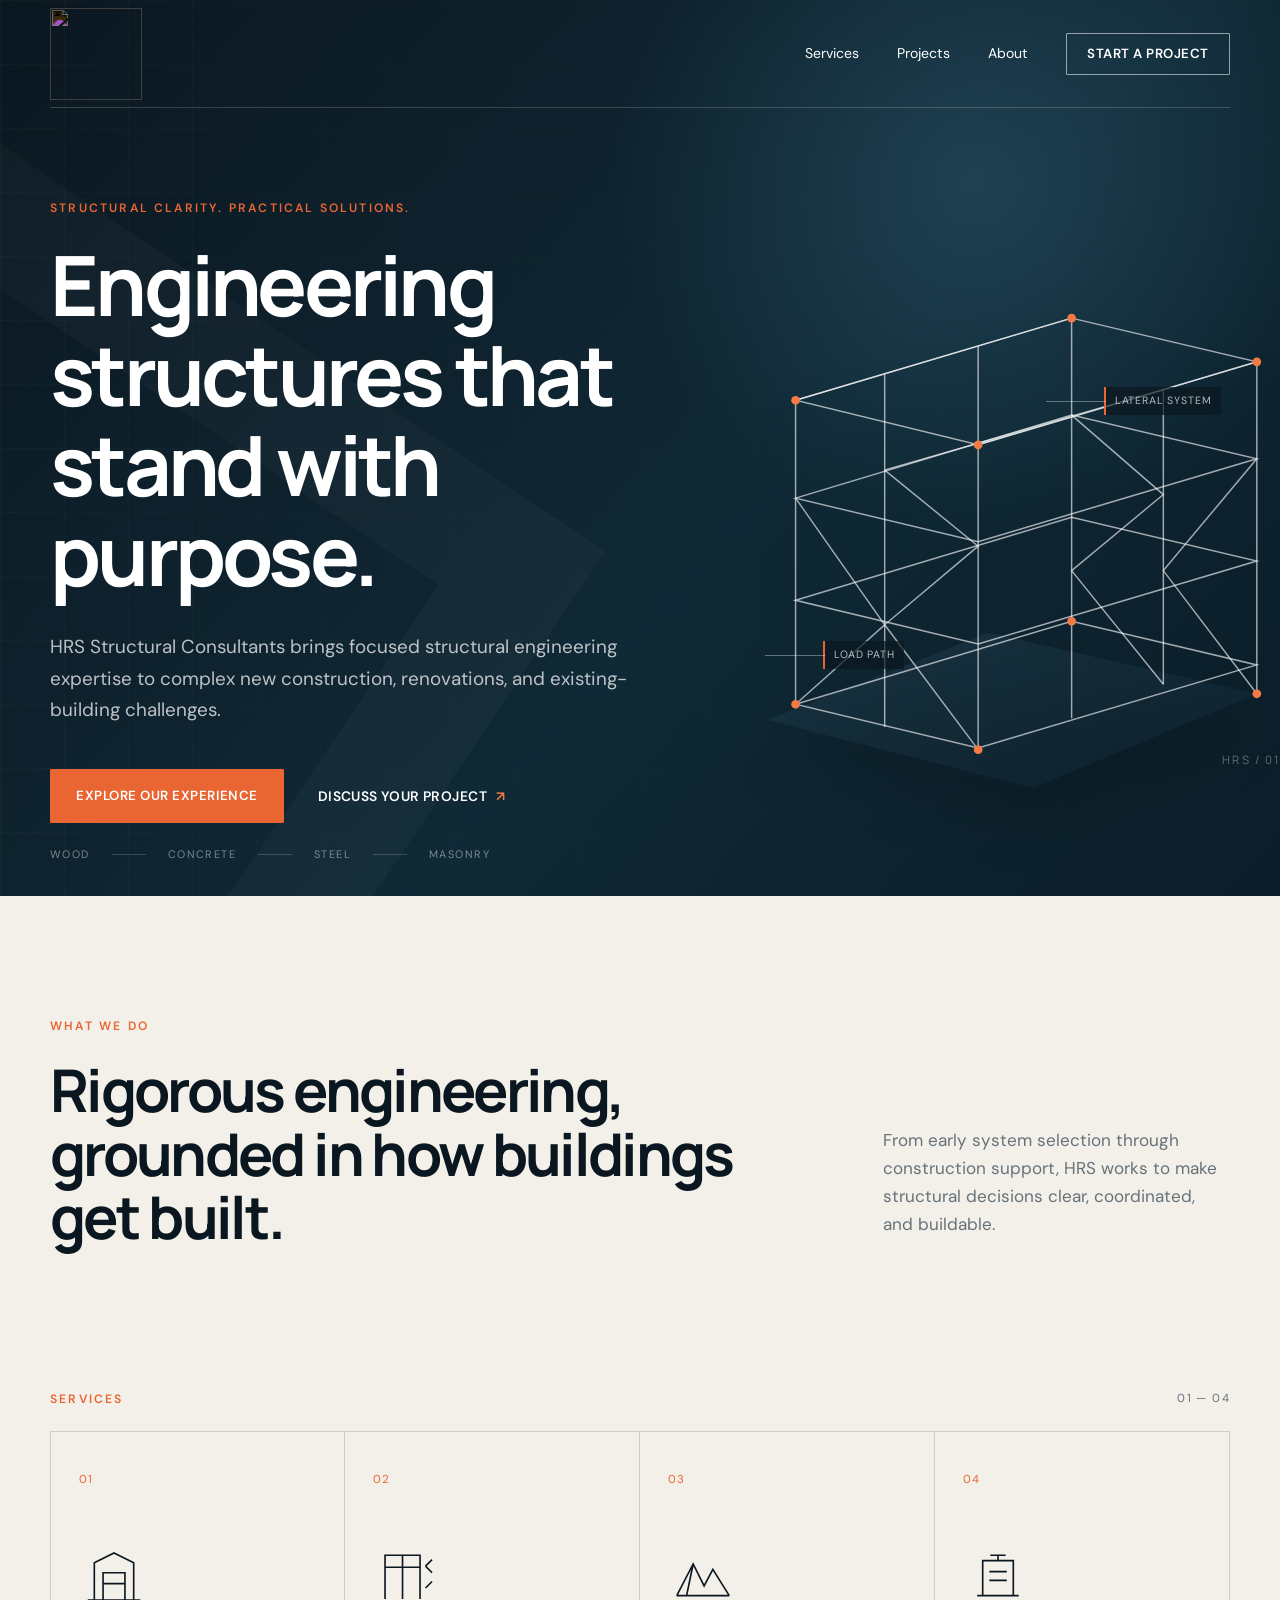
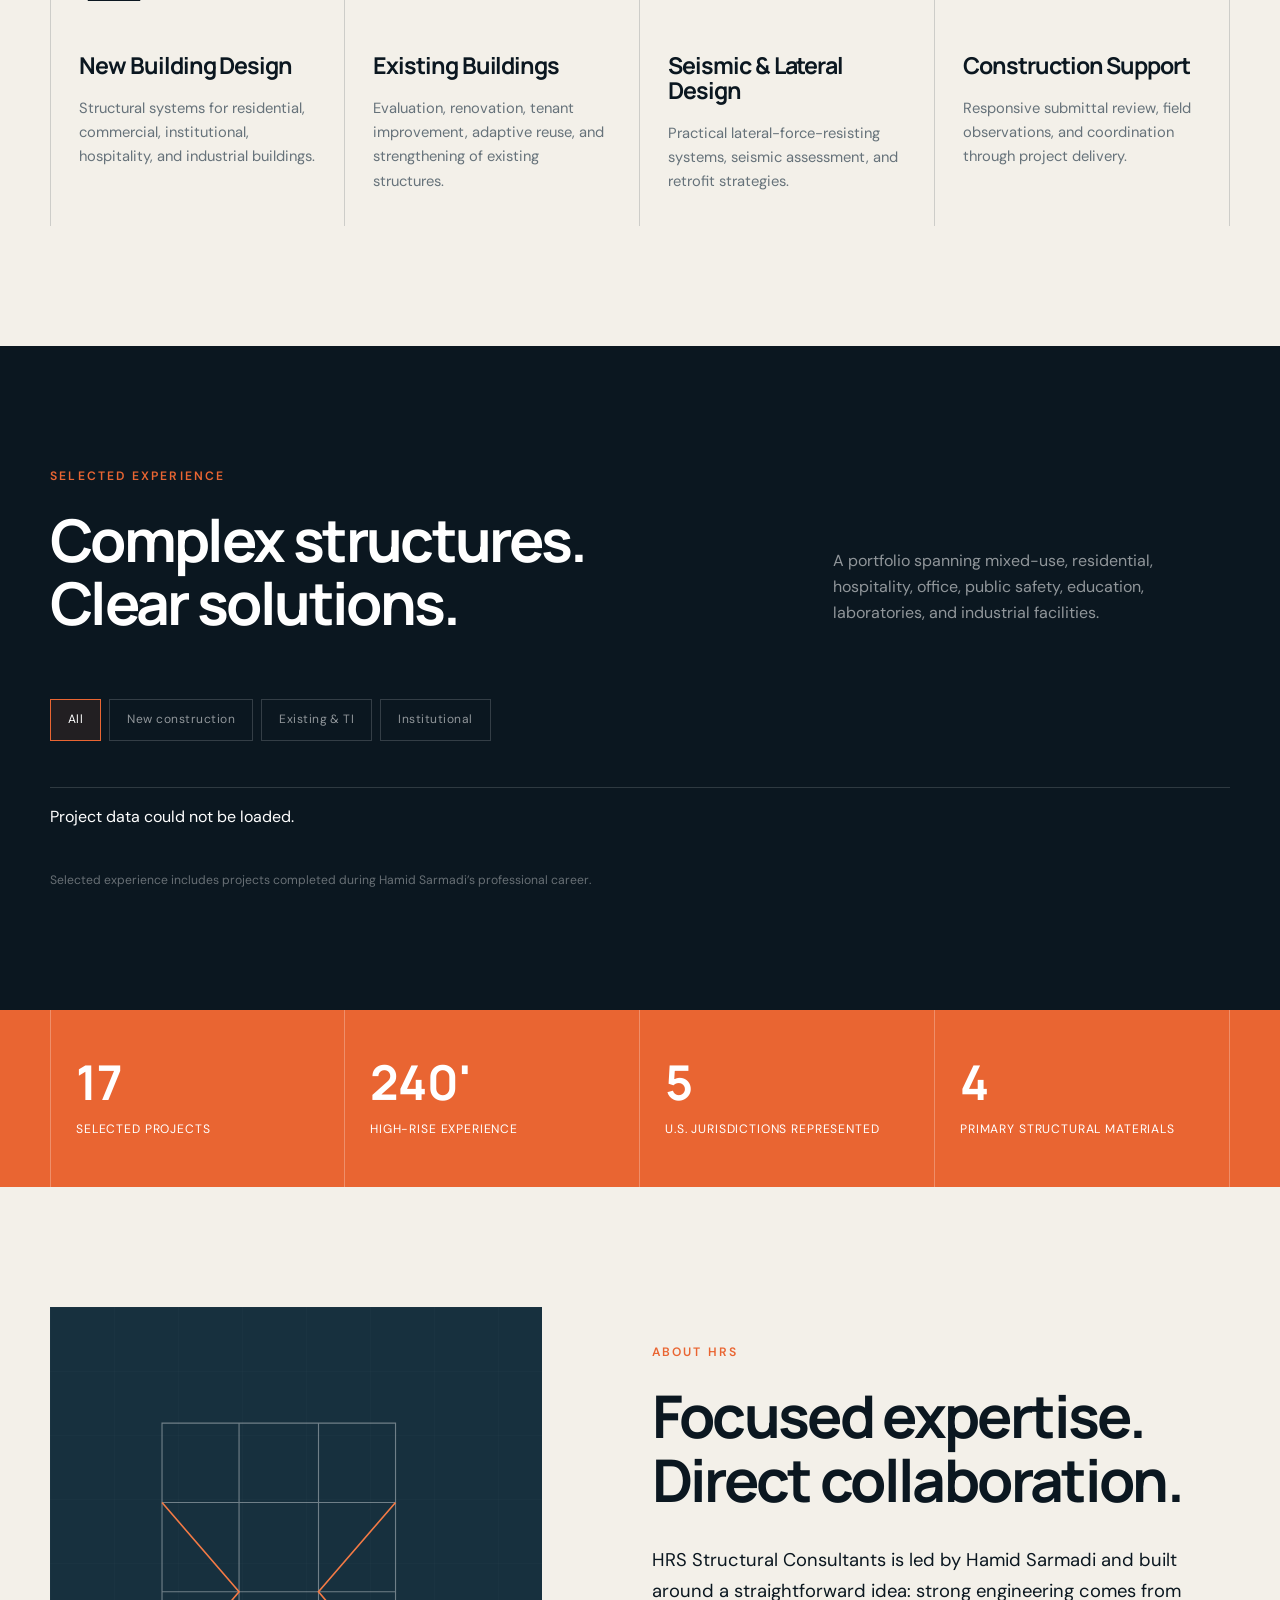
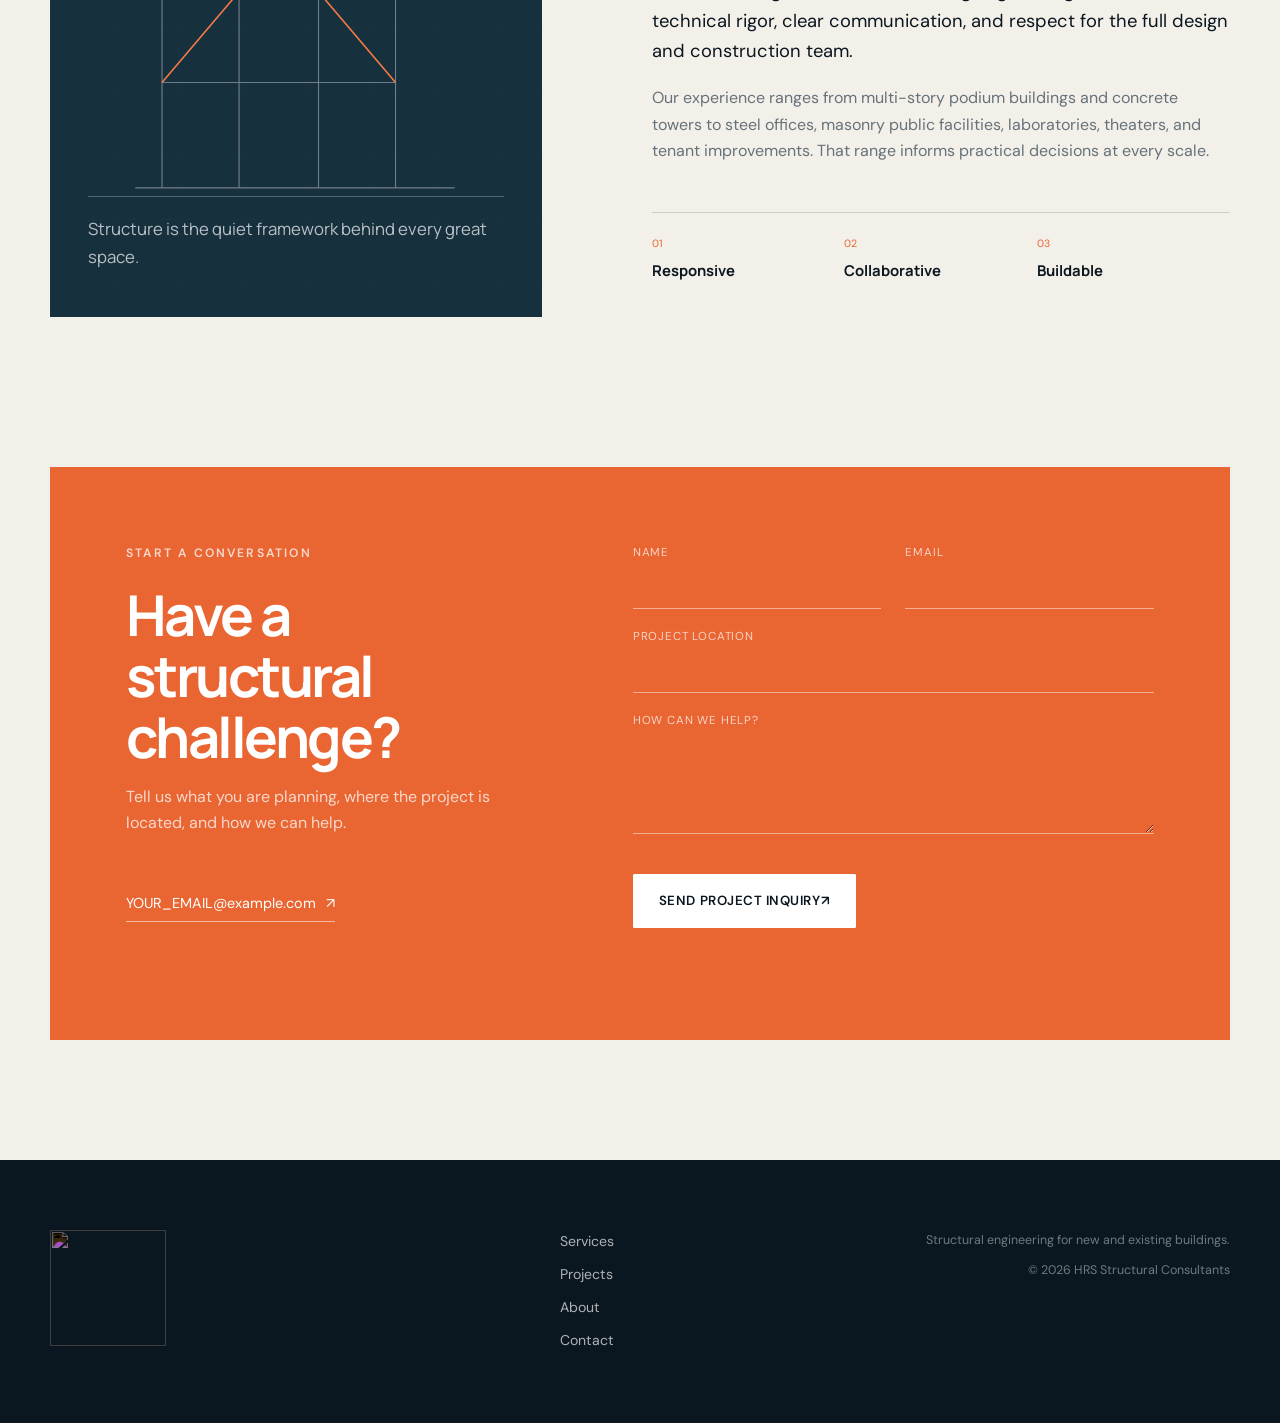
==== index.html @ aa378b14 "Add files via upload" ====
<!doctype html>
<html lang="en">
<head>
  <meta charset="utf-8">
  <meta name="viewport" content="width=device-width, initial-scale=1">
  <meta name="description" content="HRS Structural Consultants provides thoughtful structural engineering solutions for new and existing buildings across a range of materials and markets.">
  <meta name="theme-color" content="#0b1720">
  <title>HRS Structural Consultants | Structural Engineering</title>
  <link rel="preconnect" href="https://fonts.googleapis.com">
  <link rel="preconnect" href="https://fonts.gstatic.com" crossorigin>
  <link href="https://fonts.googleapis.com/css2?family=DM+Sans:wght@400;500;600&family=Manrope:wght@500;600;700&display=swap" rel="stylesheet">
  <link rel="stylesheet" href="styles.css">
</head>
<body>
  <a class="skip-link" href="#main">Skip to content</a>

  <header class="site-header" id="top">
    <div class="shell header-inner">
      <a class="brand" href="#top" aria-label="HRS Structural Consultants home">
        <img class="brand-logo" src="assets/hrs-logo.svg" alt="">
      </a>

      <button class="menu-toggle" type="button" aria-expanded="false" aria-controls="site-nav">
        <span></span><span></span>
        <span class="sr-only">Open navigation</span>
      </button>

      <nav class="site-nav" id="site-nav" aria-label="Primary navigation">
        <a href="#services">Services</a>
        <a href="#projects">Projects</a>
        <a href="#about">About</a>
        <a class="button button-small" href="#contact">Start a project</a>
      </nav>
    </div>
  </header>

  <main id="main">
    <section class="hero">
      <div class="hero-grid" aria-hidden="true"></div>
      <div class="shell hero-layout">
        <div class="hero-copy">
          <p class="eyebrow">Structural clarity. Practical solutions.</p>
          <h1>Engineering structures that stand with purpose.</h1>
          <p class="hero-lede">HRS Structural Consultants brings focused structural engineering expertise to complex new construction, renovations, and existing-building challenges.</p>
          <div class="hero-actions">
            <a class="button" href="#projects">Explore our experience</a>
            <a class="text-link" href="#contact">Discuss your project <span aria-hidden="true">↗</span></a>
          </div>
        </div>

        <div class="hero-visual" aria-label="Abstract structural frame illustration">
          <svg viewBox="0 0 700 620" role="img" aria-labelledby="frame-title frame-desc">
            <title id="frame-title">Structural building frame</title>
            <desc id="frame-desc">An abstract line illustration of a multi-story structural frame.</desc>
            <defs>
              <linearGradient id="frame-fill" x1="0" y1="0" x2="1" y2="1">
                <stop offset="0" stop-color="#1e3949" />
                <stop offset="1" stop-color="#0d222e" />
              </linearGradient>
            </defs>
            <path class="frame-plane" d="M90 530 394 608 650 500 342 430Z" />
            <g class="frame-lines">
              <path d="M122 512V164L438 70v458M224 538V134M331 564V102M543 489V152L224 244v294M650 500V120L331 215v349" />
              <path d="m122 164 316-94 212 50-319 95Zm0 112 316-95 212 50-319 95Zm0 117 316-95 212 50-319 95Zm0 119 316-95 212 50-319 95Z" />
              <path d="m224 244 107 87-107 90 107 143m107-383 105 91-105 87 105 130m-421-213 102 145-102 91m528-281-107 128 107 141" />
            </g>
            <g class="frame-nodes">
              <circle cx="122" cy="164" r="5" /><circle cx="331" cy="215" r="5" />
              <circle cx="438" cy="70" r="5" /><circle cx="650" cy="120" r="5" />
              <circle cx="122" cy="512" r="5" /><circle cx="331" cy="564" r="5" />
              <circle cx="438" cy="417" r="5" /><circle cx="650" cy="500" r="5" />
            </g>
          </svg>
          <div class="drawing-note note-a">Lateral system</div>
          <div class="drawing-note note-b">Load path</div>
          <div class="visual-index">HRS / 01</div>
        </div>
      </div>
      <div class="shell hero-proof">
        <span>Wood</span><i></i><span>Concrete</span><i></i><span>Steel</span><i></i><span>Masonry</span>
      </div>
    </section>

    <section class="intro section">
      <div class="shell split-heading reveal">
        <div>
          <p class="eyebrow">What we do</p>
          <h2>Rigorous engineering, grounded in how buildings get built.</h2>
        </div>
        <p>From early system selection through construction support, HRS works to make structural decisions clear, coordinated, and buildable.</p>
      </div>
    </section>

    <section class="services section" id="services">
      <div class="shell">
        <div class="section-top reveal">
          <p class="eyebrow">Services</p>
          <p class="section-number">01 — 04</p>
        </div>
        <div class="service-grid">
          <article class="service-card reveal">
            <span class="service-number">01</span>
            <svg viewBox="0 0 64 64" aria-hidden="true"><path d="M8 54h48M14 54V20l18-9 18 9v34M22 54V29h20v25M22 39h20" /></svg>
            <h3>New Building Design</h3>
            <p>Structural systems for residential, commercial, institutional, hospitality, and industrial buildings.</p>
          </article>
          <article class="service-card reveal">
            <span class="service-number">02</span>
            <svg viewBox="0 0 64 64" aria-hidden="true"><path d="M11 53V13h32v40M11 24h32M27 13v40M48 23l6-6m-6 6 6 6M48 43l6-6" /></svg>
            <h3>Existing Buildings</h3>
            <p>Evaluation, renovation, tenant improvement, adaptive reuse, and strengthening of existing structures.</p>
          </article>
          <article class="service-card reveal">
            <span class="service-number">03</span>
            <svg viewBox="0 0 64 64" aria-hidden="true"><path d="m8 50 15-29 10 20 8-15 15 24M8 50h48M17 50l6-29m10 20 8-15" /></svg>
            <h3>Seismic &amp; Lateral Design</h3>
            <p>Practical lateral-force-resisting systems, seismic assessment, and retrofit strategies.</p>
          </article>
          <article class="service-card reveal">
            <span class="service-number">04</span>
            <svg viewBox="0 0 64 64" aria-hidden="true"><path d="M13 50h38M18 50V18h28v32M24 28h16M24 36h16M25 13h14M32 13v5" /></svg>
            <h3>Construction Support</h3>
            <p>Responsive submittal review, field observations, and coordination through project delivery.</p>
          </article>
        </div>
      </div>
    </section>

    <section class="projects section" id="projects">
      <div class="shell">
        <div class="projects-heading reveal">
          <div>
            <p class="eyebrow">Selected experience</p>
            <h2>Complex structures.<br>Clear solutions.</h2>
          </div>
          <p>A portfolio spanning mixed-use, residential, hospitality, office, public safety, education, laboratories, and industrial facilities.</p>
        </div>

        <div class="project-toolbar reveal" role="group" aria-label="Filter projects">
          <button class="filter is-active" type="button" data-filter="all">All</button>
          <button class="filter" type="button" data-filter="new">New construction</button>
          <button class="filter" type="button" data-filter="existing">Existing &amp; TI</button>
          <button class="filter" type="button" data-filter="public">Institutional</button>
        </div>

        <div class="project-grid" id="project-grid" aria-live="polite"></div>
        <p class="experience-note">Selected experience includes projects completed during Hamid Sarmadi’s professional career.</p>
      </div>
    </section>

    <section class="metrics section" aria-label="Experience highlights">
      <div class="shell metrics-grid">
        <div class="metric reveal"><strong>17</strong><span>Selected projects</span></div>
        <div class="metric reveal"><strong>240'</strong><span>High-rise experience</span></div>
        <div class="metric reveal"><strong>5</strong><span>U.S. jurisdictions represented</span></div>
        <div class="metric reveal"><strong>4</strong><span>Primary structural materials</span></div>
      </div>
    </section>

    <section class="about section" id="about">
      <div class="shell about-layout">
        <div class="about-visual reveal" aria-hidden="true">
          <div class="about-grid"></div>
          <svg viewBox="0 0 520 620">
            <path d="M62 550h394M95 550V100h288v450M95 198h288M95 308h288M95 420h288M190 100v450M288 100v450" />
            <path class="accent-line" d="m95 198 95 110-95 112m288-222-95 110 95 112" />
          </svg>
          <p>Structure is the quiet framework behind every great space.</p>
        </div>
        <div class="about-copy reveal">
          <p class="eyebrow">About HRS</p>
          <h2>Focused expertise. Direct collaboration.</h2>
          <p class="about-lede">HRS Structural Consultants is led by Hamid Sarmadi and built around a straightforward idea: strong engineering comes from technical rigor, clear communication, and respect for the full design and construction team.</p>
          <p>Our experience ranges from multi-story podium buildings and concrete towers to steel offices, masonry public facilities, laboratories, theaters, and tenant improvements. That range informs practical decisions at every scale.</p>
          <div class="about-values">
            <div><span>01</span><strong>Responsive</strong></div>
            <div><span>02</span><strong>Collaborative</strong></div>
            <div><span>03</span><strong>Buildable</strong></div>
          </div>
        </div>
      </div>
    </section>

    <section class="contact section" id="contact">
      <div class="shell contact-panel reveal">
        <div class="contact-copy">
          <p class="eyebrow">Start a conversation</p>
          <h2>Have a structural challenge?</h2>
          <p>Tell us what you are planning, where the project is located, and how we can help.</p>
          <a class="contact-email" href="mailto:YOUR_EMAIL@example.com">YOUR_EMAIL@example.com <span aria-hidden="true">↗</span></a>
        </div>
        <form class="contact-form" id="contact-form">
          <div class="form-row">
            <label>Name<input name="name" autocomplete="name" required></label>
            <label>Email<input name="email" type="email" autocomplete="email" required></label>
          </div>
          <label>Project location<input name="location" autocomplete="address-level2"></label>
          <label>How can we help?<textarea name="message" rows="4" required></textarea></label>
          <button class="button button-light" type="submit">Send project inquiry <span aria-hidden="true">↗</span></button>
          <p class="form-status" id="form-status" role="status"></p>
        </form>
      </div>
    </section>
  </main>

  <footer class="site-footer">
    <div class="shell footer-grid">
      <a class="brand footer-brand" href="#top" aria-label="HRS Structural Consultants home">
        <img class="brand-logo footer-logo" src="assets/hrs-logo.svg" alt="">
      </a>
      <div class="footer-links">
        <a href="#services">Services</a>
        <a href="#projects">Projects</a>
        <a href="#about">About</a>
        <a href="#contact">Contact</a>
      </div>
      <div class="footer-meta">
        <p>Structural engineering for new and existing buildings.</p>
        <p>© <span id="year"></span> HRS Structural Consultants</p>
      </div>
    </div>
  </footer>

  <script src="script.js"></script>
</body>
</html>
---- styles.css ----
:root {
  --ink: #0b1720;
  --ink-soft: #17303e;
  --paper: #f3f0e9;
  --paper-deep: #e7e2d8;
  --white: #fff;
  --muted: #66727a;
  --line: rgba(11, 23, 32, .16);
  --accent: #e96532;
  --accent-bright: #f47a45;
  --shell: min(1180px, calc(100vw - 48px));
  --display: "Manrope", sans-serif;
  --body: "DM Sans", sans-serif;
}

* { box-sizing: border-box; }
html { scroll-behavior: smooth; }
body {
  margin: 0;
  background: var(--paper);
  color: var(--ink);
  font-family: var(--body);
  font-size: 16px;
  line-height: 1.65;
  -webkit-font-smoothing: antialiased;
}
body.menu-open { overflow: hidden; }
img, svg { display: block; max-width: 100%; }
a { color: inherit; text-decoration: none; }
button, input, textarea { font: inherit; }
button { color: inherit; }
.shell { width: var(--shell); margin-inline: auto; }
.section { padding: 120px 0; }
.sr-only {
  position: absolute;
  width: 1px; height: 1px;
  padding: 0; margin: -1px;
  overflow: hidden; clip: rect(0, 0, 0, 0);
  white-space: nowrap; border: 0;
}
.skip-link {
  position: fixed; z-index: 1000;
  top: 12px; left: 12px;
  transform: translateY(-160%);
  padding: 10px 16px;
  background: var(--white);
  border-radius: 2px;
}
.skip-link:focus { transform: translateY(0); }
.eyebrow {
  margin: 0 0 22px;
  color: var(--accent);
  font-size: .76rem;
  font-weight: 600;
  letter-spacing: .18em;
  text-transform: uppercase;
}
h1, h2, h3 {
  font-family: var(--display);
  letter-spacing: -.045em;
  line-height: 1.08;
  margin: 0;
}
h1 { font-size: clamp(3.3rem, 6.5vw, 6.6rem); max-width: 850px; }
h2 { font-size: clamp(2.4rem, 4.6vw, 4.5rem); }
h3 { font-size: 1.45rem; }

.site-header {
  position: absolute;
  z-index: 20;
  inset: 0 0 auto;
  color: var(--white);
}
.header-inner {
  min-height: 108px;
  display: flex;
  align-items: center;
  justify-content: space-between;
  border-bottom: 1px solid rgba(255,255,255,.18);
}
.brand { display: inline-flex; align-items: center; gap: 12px; }
.brand-logo {
  width: 92px;
  height: 92px;
  object-fit: contain;
  filter: invert(1);
}
.site-nav { display: flex; align-items: center; gap: 38px; }
.site-nav > a:not(.button) {
  font-size: .88rem;
  position: relative;
}
.site-nav > a:not(.button)::after {
  content: "";
  position: absolute;
  inset: auto 0 -8px;
  height: 1px;
  background: var(--accent-bright);
  transform: scaleX(0);
  transform-origin: left;
  transition: transform .25s ease;
}
.site-nav > a:hover::after { transform: scaleX(1); }
.menu-toggle { display: none; }

.button {
  display: inline-flex;
  align-items: center;
  justify-content: center;
  min-height: 54px;
  padding: 0 25px;
  border: 1px solid var(--accent);
  border-radius: 1px;
  background: var(--accent);
  color: var(--white);
  font-size: .83rem;
  font-weight: 600;
  letter-spacing: .04em;
  text-transform: uppercase;
  cursor: pointer;
  transition: background .2s ease, color .2s ease, transform .2s ease;
}
.button:hover { background: transparent; color: var(--accent-bright); transform: translateY(-2px); }
.button-small {
  min-height: 42px;
  padding-inline: 20px;
  background: transparent;
  border-color: rgba(255,255,255,.55);
}
.button-small:hover { border-color: var(--accent-bright); }
.button-light { background: var(--white); border-color: var(--white); color: var(--ink); }
.button-light:hover { color: var(--white); border-color: var(--white); }

.hero {
  position: relative;
  overflow: hidden;
  min-height: 850px;
  padding: 198px 0 38px;
  color: var(--white);
  background:
    radial-gradient(circle at 76% 20%, rgba(47,92,114,.48), transparent 30%),
    linear-gradient(132deg, #0b1720 0%, #102936 58%, #0b1d28 100%);
}
.hero::before {
  content: "";
  position: absolute;
  width: 560px; height: 560px;
  left: -350px; top: 260px;
  border: 120px solid rgba(255,255,255,.025);
  transform: rotate(34deg);
}
.hero-grid, .about-grid {
  position: absolute;
  inset: 0;
  opacity: .25;
  background-image:
    linear-gradient(rgba(255,255,255,.09) 1px, transparent 1px),
    linear-gradient(90deg, rgba(255,255,255,.09) 1px, transparent 1px);
  background-size: 64px 64px;
  mask-image: linear-gradient(to right, black, transparent 70%);
}
.hero-layout {
  position: relative;
  z-index: 2;
  display: grid;
  grid-template-columns: 1.05fr .95fr;
  align-items: center;
  gap: 40px;
}
.hero-copy { position: relative; z-index: 3; min-width: 0; padding-bottom: 35px; }
.hero-lede {
  max-width: 610px;
  margin: 32px 0 0;
  color: rgba(255,255,255,.72);
  font-size: 1.18rem;
}
.hero-actions { display: flex; align-items: center; gap: 34px; margin-top: 44px; }
.text-link {
  font-size: .86rem;
  font-weight: 600;
  letter-spacing: .03em;
  text-transform: uppercase;
}
.text-link span { color: var(--accent-bright); margin-left: 6px; }
.hero-visual { position: relative; min-width: 0; margin-right: -70px; }
.hero-visual svg { filter: drop-shadow(0 30px 30px rgba(0,0,0,.22)); }
.frame-plane { fill: url(#frame-fill); opacity: .7; }
.frame-lines { fill: none; stroke: rgba(255,255,255,.62); stroke-width: 1.65; }
.frame-nodes { fill: var(--accent-bright); }
.drawing-note {
  position: absolute;
  padding: 5px 9px;
  border-left: 2px solid var(--accent);
  color: rgba(255,255,255,.7);
  background: rgba(11,23,32,.7);
  font-size: .66rem;
  letter-spacing: .08em;
  text-transform: uppercase;
}
.drawing-note::before {
  content: "";
  position: absolute;
  top: 50%; right: 100%;
  width: 60px; height: 1px;
  background: rgba(255,255,255,.35);
}
.note-a { top: 24%; right: 13%; }
.note-b { bottom: 24%; left: 22%; }
.visual-index {
  position: absolute;
  right: 20px; bottom: 30px;
  color: rgba(255,255,255,.35);
  font-family: var(--display);
  font-size: .72rem;
  letter-spacing: .18em;
}
.hero-proof {
  position: absolute;
  z-index: 3;
  left: 50%; bottom: 32px;
  transform: translateX(-50%);
  display: flex;
  align-items: center;
  gap: 22px;
  color: rgba(255,255,255,.45);
  font-size: .68rem;
  letter-spacing: .13em;
  text-transform: uppercase;
}
.hero-proof i { display: block; width: 34px; height: 1px; background: rgba(255,255,255,.18); }

.intro { background: var(--paper); }
.split-heading {
  display: grid;
  grid-template-columns: 1.5fr .7fr;
  gap: 90px;
  align-items: end;
}
.split-heading h2 { max-width: 760px; }
.split-heading > p { margin: 0 0 10px; color: var(--muted); font-size: 1.07rem; }

.services { padding-top: 20px; }
.section-top {
  display: flex;
  justify-content: space-between;
  border-bottom: 1px solid var(--line);
}
.section-number { margin: 0; color: var(--muted); font-size: .73rem; letter-spacing: .12em; }
.service-grid { display: grid; grid-template-columns: repeat(4, 1fr); }
.service-card {
  min-height: 390px;
  padding: 38px 28px 32px;
  border-right: 1px solid var(--line);
  position: relative;
  transition: color .3s ease, background .3s ease, transform .3s ease;
}
.service-card:first-child { border-left: 1px solid var(--line); }
.service-card:hover { color: var(--white); background: var(--ink-soft); transform: translateY(-8px); }
.service-number { display: block; color: var(--accent); font-size: .72rem; letter-spacing: .1em; }
.service-card svg {
  width: 70px;
  margin: 52px 0 42px;
  fill: none;
  stroke: currentColor;
  stroke-width: 1.5;
}
.service-card p { margin: 18px 0 0; color: var(--muted); font-size: .92rem; }
.service-card:hover p { color: rgba(255,255,255,.65); }

.projects { color: var(--white); background: var(--ink); }
.projects-heading {
  display: grid;
  grid-template-columns: 1.15fr .65fr;
  align-items: end;
  gap: 80px;
}
.projects-heading > p { margin: 0 0 8px; color: rgba(255,255,255,.55); }
.project-toolbar {
  display: flex;
  gap: 8px;
  margin: 64px 0 38px;
  overflow-x: auto;
  padding-bottom: 8px;
}
.filter {
  flex: 0 0 auto;
  padding: 10px 17px;
  border: 1px solid rgba(255,255,255,.17);
  background: transparent;
  color: rgba(255,255,255,.55);
  cursor: pointer;
  font-size: .75rem;
  letter-spacing: .04em;
}
.filter:hover, .filter.is-active { color: var(--white); border-color: var(--accent); background: rgba(233,101,50,.1); }
.project-grid { display: grid; grid-template-columns: repeat(2, 1fr); border-top: 1px solid rgba(255,255,255,.15); }
.project-card {
  min-height: 320px;
  padding: 42px 38px 34px;
  border-right: 1px solid rgba(255,255,255,.15);
  border-bottom: 1px solid rgba(255,255,255,.15);
  position: relative;
  overflow: hidden;
}
.project-card:nth-child(even) { border-right: 0; }
.project-card::before {
  content: "";
  position: absolute;
  width: 250px; height: 250px;
  right: -130px; top: -120px;
  border: 1px solid rgba(255,255,255,.09);
  transform: rotate(45deg);
  transition: transform .4s ease, border-color .4s ease;
}
.project-card:hover::before { transform: rotate(35deg) scale(1.25); border-color: rgba(233,101,50,.5); }
.project-meta {
  display: flex;
  justify-content: space-between;
  gap: 20px;
  color: rgba(255,255,255,.46);
  font-size: .69rem;
  letter-spacing: .1em;
  text-transform: uppercase;
}
.project-card h3 { margin-top: 56px; font-size: clamp(1.5rem, 2.4vw, 2.15rem); max-width: 430px; }
.project-card p { max-width: 480px; margin: 19px 0 0; color: rgba(255,255,255,.58); }
.project-material {
  position: absolute;
  right: 34px; bottom: 25px;
  color: var(--accent-bright);
  font-size: .65rem;
  letter-spacing: .1em;
  text-transform: uppercase;
}
.project-card[hidden] { display: none; }
.experience-note { margin: 24px 0 0; color: rgba(255,255,255,.38); font-size: .76rem; }

.metrics { padding-block: 0; background: var(--accent); color: var(--white); }
.metrics-grid { display: grid; grid-template-columns: repeat(4, 1fr); }
.metric { padding: 48px 25px; border-right: 1px solid rgba(255,255,255,.27); }
.metric:first-child { border-left: 1px solid rgba(255,255,255,.27); }
.metric strong { display: block; font-family: var(--display); font-size: 3rem; line-height: 1; }
.metric span { display: block; margin-top: 13px; font-size: .76rem; letter-spacing: .07em; text-transform: uppercase; }

.about-layout { display: grid; grid-template-columns: .85fr 1fr; gap: 110px; align-items: center; }
.about-visual {
  min-height: 610px;
  position: relative;
  padding: 35px;
  overflow: hidden;
  background: var(--ink-soft);
  color: var(--white);
}
.about-grid { opacity: .17; mask-image: none; }
.about-visual svg {
  position: relative;
  z-index: 1;
  fill: none;
  stroke: rgba(255,255,255,.38);
  stroke-width: 1.4;
}
.about-visual svg .accent-line { stroke: var(--accent-bright); stroke-width: 2; }
.about-visual > p {
  position: absolute;
  z-index: 2;
  left: 38px; right: 38px; bottom: 30px;
  padding-top: 18px;
  border-top: 1px solid rgba(255,255,255,.25);
  color: rgba(255,255,255,.7);
  font-family: var(--display);
  font-size: 1.05rem;
}
.about-copy h2 { max-width: 650px; }
.about-copy > p:not(.eyebrow) { color: var(--muted); }
.about-lede { margin-top: 34px; font-size: 1.15rem; color: var(--ink) !important; }
.about-values { display: grid; grid-template-columns: repeat(3, 1fr); margin-top: 48px; border-top: 1px solid var(--line); }
.about-values div { padding: 22px 14px 0 0; }
.about-values span { display: block; color: var(--accent); font-size: .66rem; }
.about-values strong { display: block; margin-top: 5px; font-family: var(--display); font-size: .93rem; }

.contact { padding-top: 30px; }
.contact-panel {
  padding: 76px;
  display: grid;
  grid-template-columns: .8fr 1fr;
  gap: 90px;
  background: var(--accent);
  color: var(--white);
}
.contact-copy h2 { font-size: clamp(2.7rem, 4.4vw, 4.3rem); }
.contact-copy > p:not(.eyebrow) { color: rgba(255,255,255,.75); max-width: 430px; }
.contact-copy .eyebrow { color: var(--white); opacity: .75; }
.contact-email {
  display: inline-flex;
  gap: 10px;
  margin-top: 40px;
  padding-bottom: 5px;
  border-bottom: 1px solid rgba(255,255,255,.55);
  font-size: .9rem;
}
.contact-form label { display: block; color: rgba(255,255,255,.72); font-size: .72rem; letter-spacing: .07em; text-transform: uppercase; }
.form-row { display: grid; grid-template-columns: 1fr 1fr; gap: 24px; }
.contact-form input, .contact-form textarea {
  width: 100%;
  margin: 5px 0 18px;
  padding: 11px 0;
  border: 0;
  border-bottom: 1px solid rgba(255,255,255,.48);
  border-radius: 0;
  outline: none;
  background: transparent;
  color: var(--white);
  resize: vertical;
  transition: border-color .2s ease;
}
.contact-form input:focus, .contact-form textarea:focus { border-color: var(--white); }
.contact-form .button { margin-top: 16px; }
.form-status { min-height: 1.6em; margin: 15px 0 0; font-size: .8rem; }

.site-footer { padding: 70px 0; background: var(--ink); color: var(--white); }
.footer-grid { display: grid; grid-template-columns: 1.1fr .5fr 1fr; gap: 70px; align-items: start; }
.footer-links { display: grid; gap: 10px; color: rgba(255,255,255,.67); font-size: .88rem; }
.footer-links a:hover { color: var(--accent-bright); }
.footer-logo { width: 116px; height: 116px; }
.footer-meta { color: rgba(255,255,255,.42); font-size: .78rem; text-align: right; }
.footer-meta p { margin: 0 0 10px; }

.reveal { opacity: 0; transform: translateY(22px); transition: opacity .7s ease, transform .7s ease; }
.reveal.is-visible { opacity: 1; transform: translateY(0); }
@media (prefers-reduced-motion: reduce) {
  html { scroll-behavior: auto; }
  *, *::before, *::after { animation-duration: .01ms !important; transition-duration: .01ms !important; }
  .reveal { opacity: 1; transform: none; }
}

@media (max-width: 980px) {
  :root { --shell: min(100% - 36px, 760px); }
  .section { padding: 90px 0; }
  .site-header { position: absolute; }
  .menu-toggle {
    position: relative;
    z-index: 30;
    width: 44px; height: 44px;
    display: grid;
    place-content: center;
    gap: 7px;
    border: 1px solid rgba(255,255,255,.3);
    background: transparent;
  }
  .menu-toggle span:not(.sr-only) { width: 20px; height: 1px; background: var(--white); transition: transform .25s ease; }
  .menu-toggle[aria-expanded="true"] span:first-child { transform: translateY(4px) rotate(45deg); }
  .menu-toggle[aria-expanded="true"] span:nth-child(2) { transform: translateY(-4px) rotate(-45deg); }
  .site-nav {
    position: fixed;
    inset: 0;
    display: flex;
    flex-direction: column;
    justify-content: center;
    align-items: flex-start;
    padding: 100px 12vw;
    background: var(--ink);
    transform: translateX(100%);
    transition: transform .35s ease;
  }
  .site-nav.is-open { transform: translateX(0); }
  .site-nav > a:not(.button) { font-family: var(--display); font-size: 2rem; }
  .hero { min-height: 950px; padding-top: 165px; }
  .hero-layout { grid-template-columns: 1fr; }
  .hero-visual { width: 100%; max-width: 590px; margin: -50px auto -40px; opacity: .8; }
  .hero-proof { position: relative; left: auto; bottom: auto; transform: none; margin-top: 55px; overflow-x: auto; }
  .split-heading, .projects-heading { grid-template-columns: 1fr; gap: 32px; }
  .service-grid { grid-template-columns: repeat(2, 1fr); }
  .service-card:nth-child(3) { border-left: 1px solid var(--line); }
  .project-grid { grid-template-columns: 1fr; }
  .project-card, .project-card:nth-child(even) { border-right: 0; }
  .about-layout { grid-template-columns: 1fr; gap: 65px; }
  .about-visual { min-height: 520px; }
  .contact-panel { padding: 55px; grid-template-columns: 1fr; gap: 55px; }
  .footer-grid { grid-template-columns: 1fr 1fr; }
  .footer-meta { grid-column: 1 / -1; text-align: left; }
}

@media (max-width: 620px) {
  :root { --shell: calc(100% - 28px); }
  .section { padding: 72px 0; }
  .header-inner { min-height: 88px; }
  .brand-logo { width: 70px; height: 70px; }
  .footer-logo { width: 104px; height: 104px; }
  .hero { min-height: 860px; padding-top: 140px; }
  h1 { font-size: clamp(3rem, 14vw, 4.3rem); }
  .hero-lede { font-size: 1rem; }
  .hero-actions { align-items: flex-start; flex-direction: column; gap: 22px; }
  .hero-visual { margin-top: -15px; }
  .drawing-note { display: none; }
  .hero-proof { gap: 13px; white-space: nowrap; }
  .hero-proof i { width: 16px; }
  .service-grid { grid-template-columns: 1fr; }
  .service-card, .service-card:nth-child(3) { min-height: 335px; border-left: 1px solid var(--line); }
  .service-card svg { margin: 38px 0 30px; }
  .project-card { min-height: 340px; padding: 32px 24px; }
  .project-meta { flex-direction: column; gap: 2px; }
  .project-material { left: 24px; right: auto; }
  .metrics-grid { grid-template-columns: repeat(2, 1fr); }
  .metric { padding: 32px 18px; border-bottom: 1px solid rgba(255,255,255,.27); }
  .metric:nth-child(odd) { border-left: 1px solid rgba(255,255,255,.27); }
  .metric strong { font-size: 2.4rem; }
  .about-visual { min-height: 430px; padding: 20px; }
  .about-values { grid-template-columns: 1fr; }
  .about-values div { padding-bottom: 15px; border-bottom: 1px solid var(--line); }
  .contact { padding-bottom: 0; }
  .contact-panel { width: 100%; padding: 55px 24px; }
  .form-row { grid-template-columns: 1fr; gap: 0; }
  .contact-email { font-size: .8rem; }
  .footer-grid { grid-template-columns: 1fr; gap: 42px; }
  .footer-meta { grid-column: auto; }
}
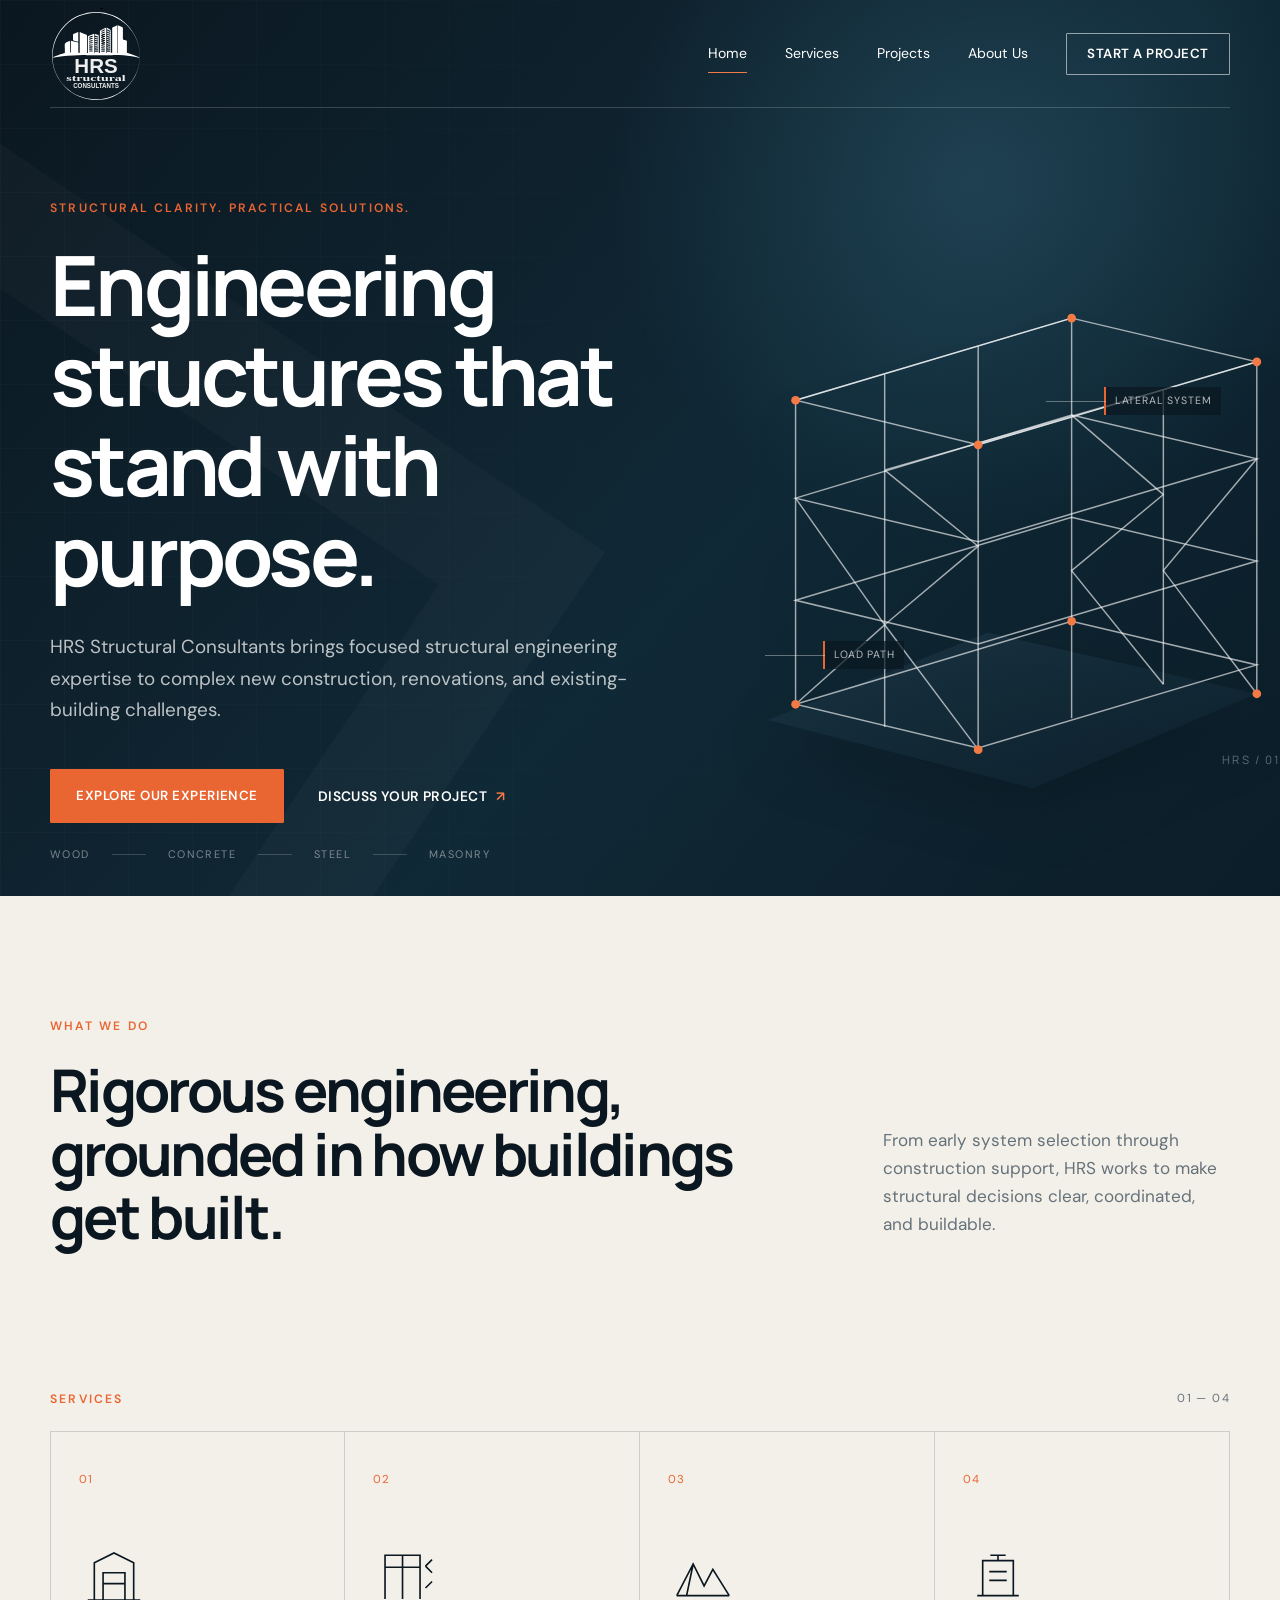
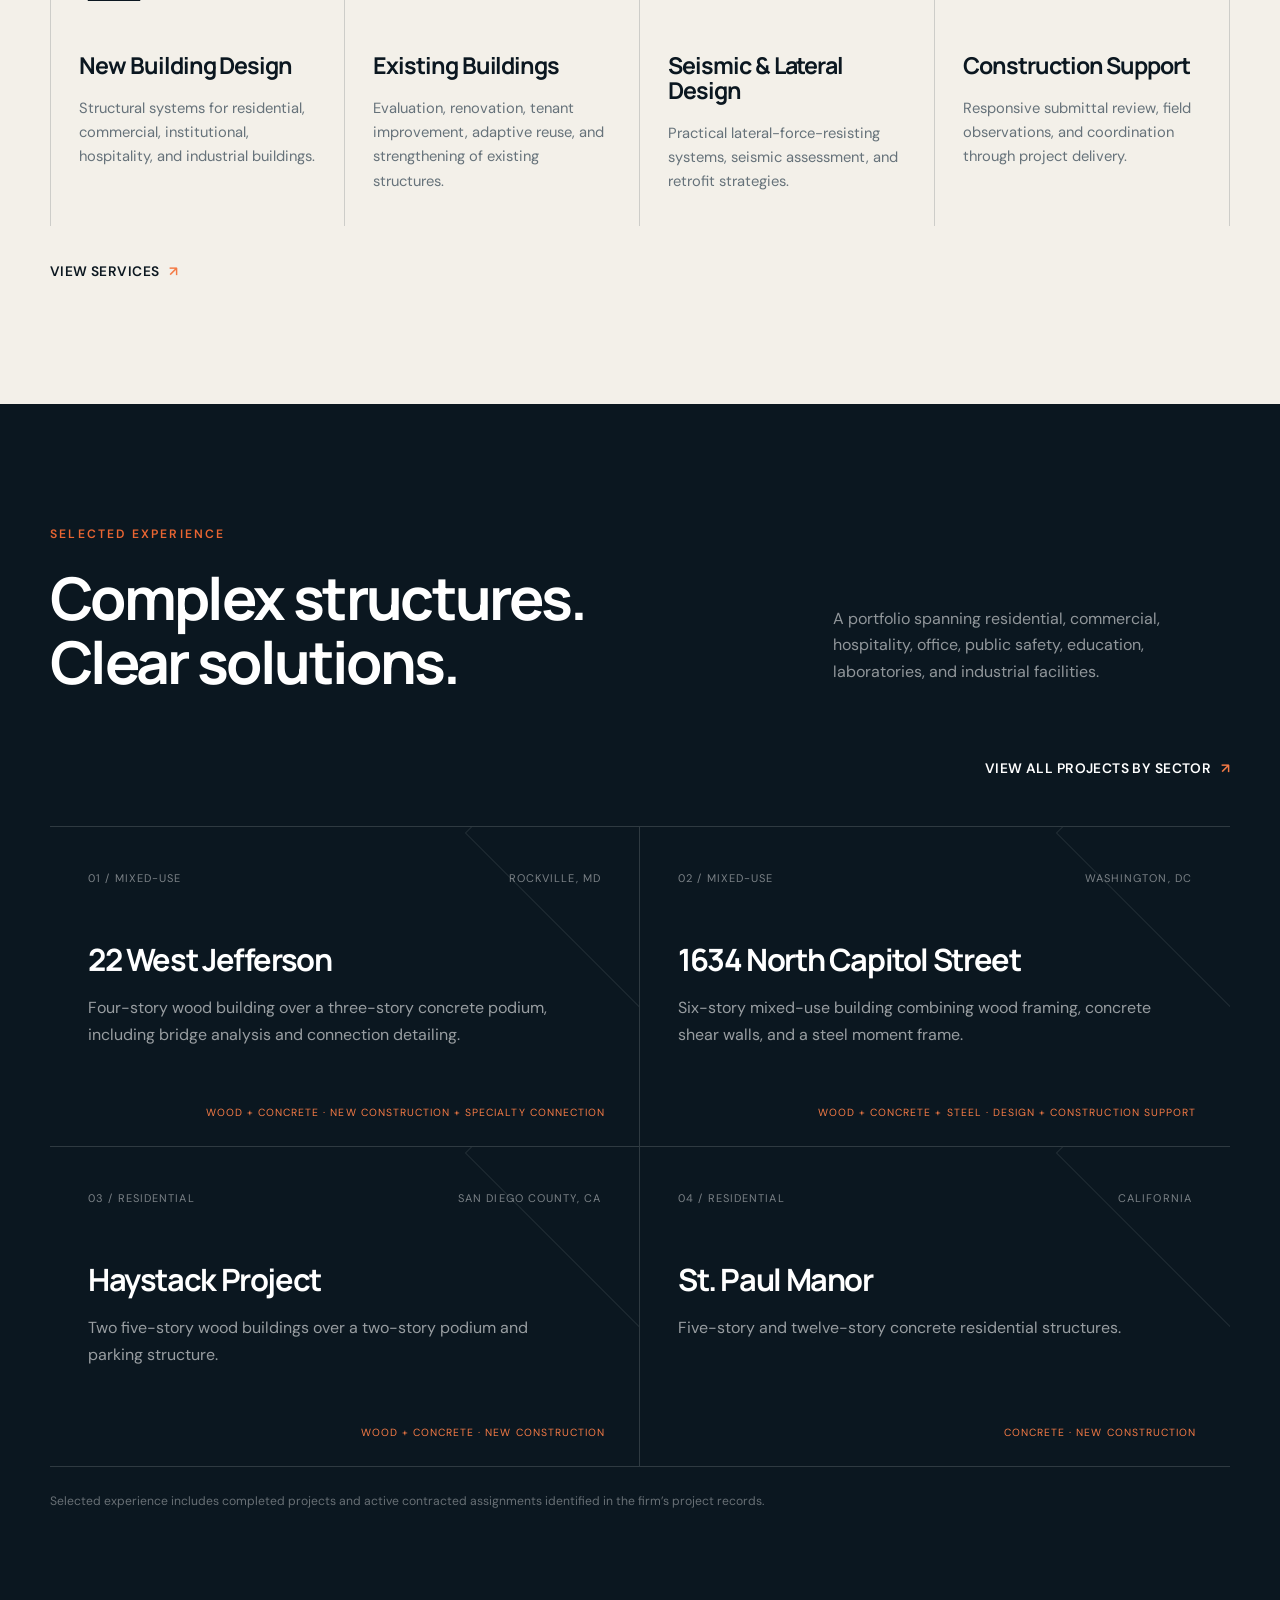
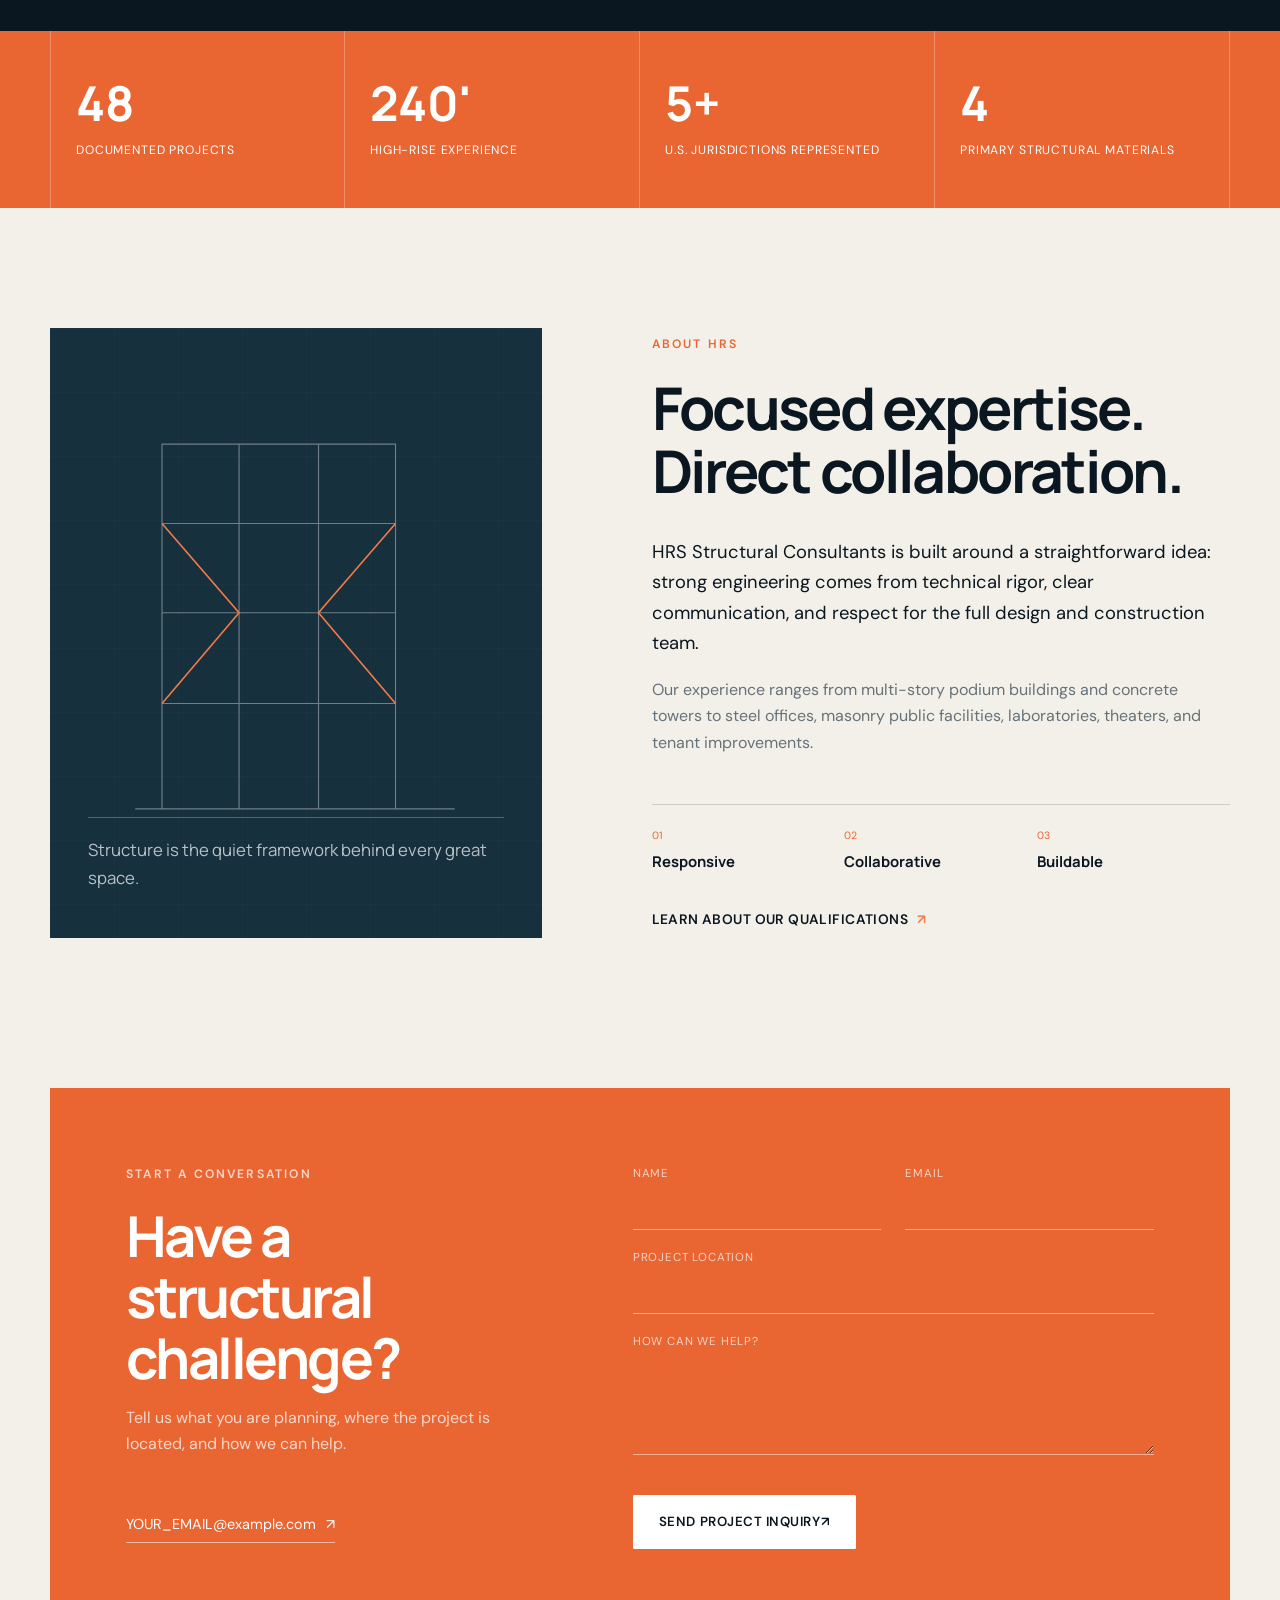
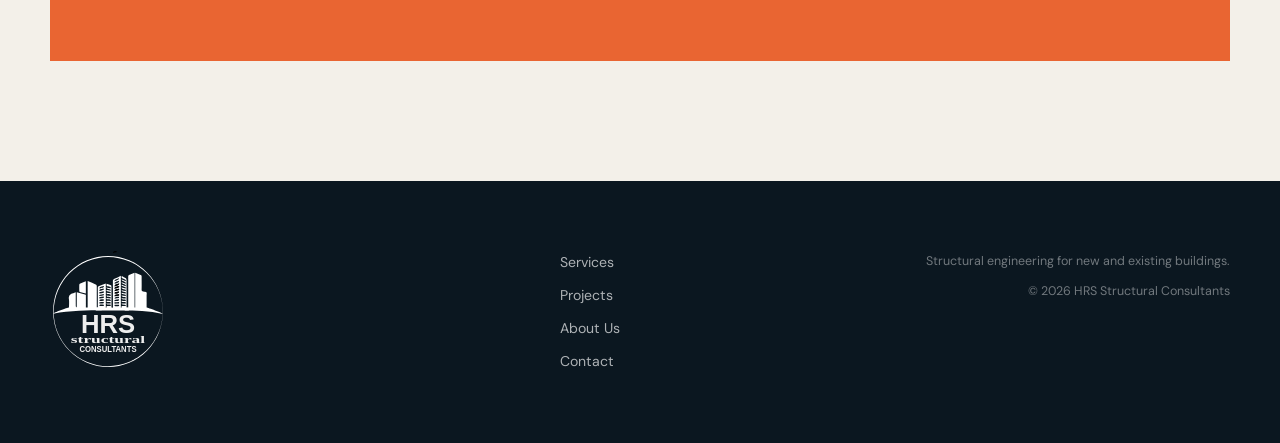
==== commit 8cee7d35: "Update homepage for multi-page website" ====
--- a/index.html
+++ b/index.html
@@ -10,26 +10,21 @@
   <link rel="preconnect" href="https://fonts.gstatic.com" crossorigin>
   <link href="https://fonts.googleapis.com/css2?family=DM+Sans:wght@400;500;600&family=Manrope:wght@500;600;700&display=swap" rel="stylesheet">
   <link rel="stylesheet" href="styles.css">
+  <link rel="stylesheet" href="extra.css">
 </head>
 <body>
   <a class="skip-link" href="#main">Skip to content</a>
 
   <header class="site-header" id="top">
     <div class="shell header-inner">
-      <a class="brand" href="#top" aria-label="HRS Structural Consultants home">
-        <img class="brand-logo" src="assets/hrs-logo.svg" alt="">
-      </a>
-
-      <button class="menu-toggle" type="button" aria-expanded="false" aria-controls="site-nav">
-        <span></span><span></span>
-        <span class="sr-only">Open navigation</span>
-      </button>
-
+      <a class="brand" href="index.html" aria-label="HRS Structural Consultants home"><img class="brand-logo" src="assets/hrs-logo.svg" alt=""></a>
+      <button class="menu-toggle" type="button" aria-expanded="false" aria-controls="site-nav"><span></span><span></span><span class="sr-only">Open navigation</span></button>
       <nav class="site-nav" id="site-nav" aria-label="Primary navigation">
-        <a href="#services">Services</a>
-        <a href="#projects">Projects</a>
-        <a href="#about">About</a>
-        <a class="button button-small" href="#contact">Start a project</a>
+        <a href="index.html" aria-current="page">Home</a>
+        <a href="services.html">Services</a>
+        <a href="projects.html">Projects</a>
+        <a href="about.html">About Us</a>
+        <a class="button button-small" href="contact.html">Start a project</a>
       </nav>
     </div>
   </header>
@@ -42,185 +37,30 @@
           <p class="eyebrow">Structural clarity. Practical solutions.</p>
           <h1>Engineering structures that stand with purpose.</h1>
           <p class="hero-lede">HRS Structural Consultants brings focused structural engineering expertise to complex new construction, renovations, and existing-building challenges.</p>
-          <div class="hero-actions">
-            <a class="button" href="#projects">Explore our experience</a>
-            <a class="text-link" href="#contact">Discuss your project <span aria-hidden="true">↗</span></a>
-          </div>
+          <div class="hero-actions"><a class="button" href="projects.html">Explore our experience</a><a class="text-link" href="contact.html">Discuss your project <span aria-hidden="true">↗</span></a></div>
         </div>
-
         <div class="hero-visual" aria-label="Abstract structural frame illustration">
-          <svg viewBox="0 0 700 620" role="img" aria-labelledby="frame-title frame-desc">
-            <title id="frame-title">Structural building frame</title>
-            <desc id="frame-desc">An abstract line illustration of a multi-story structural frame.</desc>
-            <defs>
-              <linearGradient id="frame-fill" x1="0" y1="0" x2="1" y2="1">
-                <stop offset="0" stop-color="#1e3949" />
-                <stop offset="1" stop-color="#0d222e" />
-              </linearGradient>
-            </defs>
-            <path class="frame-plane" d="M90 530 394 608 650 500 342 430Z" />
-            <g class="frame-lines">
-              <path d="M122 512V164L438 70v458M224 538V134M331 564V102M543 489V152L224 244v294M650 500V120L331 215v349" />
-              <path d="m122 164 316-94 212 50-319 95Zm0 112 316-95 212 50-319 95Zm0 117 316-95 212 50-319 95Zm0 119 316-95 212 50-319 95Z" />
-              <path d="m224 244 107 87-107 90 107 143m107-383 105 91-105 87 105 130m-421-213 102 145-102 91m528-281-107 128 107 141" />
-            </g>
-            <g class="frame-nodes">
-              <circle cx="122" cy="164" r="5" /><circle cx="331" cy="215" r="5" />
-              <circle cx="438" cy="70" r="5" /><circle cx="650" cy="120" r="5" />
-              <circle cx="122" cy="512" r="5" /><circle cx="331" cy="564" r="5" />
-              <circle cx="438" cy="417" r="5" /><circle cx="650" cy="500" r="5" />
-            </g>
-          </svg>
-          <div class="drawing-note note-a">Lateral system</div>
-          <div class="drawing-note note-b">Load path</div>
-          <div class="visual-index">HRS / 01</div>
+          <svg viewBox="0 0 700 620" role="img" aria-labelledby="frame-title frame-desc"><title id="frame-title">Structural building frame</title><desc id="frame-desc">An abstract line illustration of a multi-story structural frame.</desc><defs><linearGradient id="frame-fill" x1="0" y1="0" x2="1" y2="1"><stop offset="0" stop-color="#1e3949" /><stop offset="1" stop-color="#0d222e" /></linearGradient></defs><path class="frame-plane" d="M90 530 394 608 650 500 342 430Z" /><g class="frame-lines"><path d="M122 512V164L438 70v458M224 538V134M331 564V102M543 489V152L224 244v294M650 500V120L331 215v349" /><path d="m122 164 316-94 212 50-319 95Zm0 112 316-95 212 50-319 95Zm0 117 316-95 212 50-319 95Zm0 119 316-95 212 50-319 95Z" /><path d="m224 244 107 87-107 90 107 143m107-383 105 91-105 87 105 130m-421-213 102 145-102 91m528-281-107 128 107 141" /></g><g class="frame-nodes"><circle cx="122" cy="164" r="5" /><circle cx="331" cy="215" r="5" /><circle cx="438" cy="70" r="5" /><circle cx="650" cy="120" r="5" /><circle cx="122" cy="512" r="5" /><circle cx="331" cy="564" r="5" /><circle cx="438" cy="417" r="5" /><circle cx="650" cy="500" r="5" /></g></svg>
+          <div class="drawing-note note-a">Lateral system</div><div class="drawing-note note-b">Load path</div><div class="visual-index">HRS / 01</div>
         </div>
       </div>
-      <div class="shell hero-proof">
-        <span>Wood</span><i></i><span>Concrete</span><i></i><span>Steel</span><i></i><span>Masonry</span>
-      </div>
+      <div class="shell hero-proof"><span>Wood</span><i></i><span>Concrete</span><i></i><span>Steel</span><i></i><span>Masonry</span></div>
     </section>
 
-    <section class="intro section">
-      <div class="shell split-heading reveal">
-        <div>
-          <p class="eyebrow">What we do</p>
-          <h2>Rigorous engineering, grounded in how buildings get built.</h2>
-        </div>
-        <p>From early system selection through construction support, HRS works to make structural decisions clear, coordinated, and buildable.</p>
-      </div>
-    </section>
+    <section class="intro section"><div class="shell split-heading reveal"><div><p class="eyebrow">What we do</p><h2>Rigorous engineering, grounded in how buildings get built.</h2></div><p>From early system selection through construction support, HRS works to make structural decisions clear, coordinated, and buildable.</p></div></section>
 
-    <section class="services section" id="services">
-      <div class="shell">
-        <div class="section-top reveal">
-          <p class="eyebrow">Services</p>
-          <p class="section-number">01 — 04</p>
-        </div>
-        <div class="service-grid">
-          <article class="service-card reveal">
-            <span class="service-number">01</span>
-            <svg viewBox="0 0 64 64" aria-hidden="true"><path d="M8 54h48M14 54V20l18-9 18 9v34M22 54V29h20v25M22 39h20" /></svg>
-            <h3>New Building Design</h3>
-            <p>Structural systems for residential, commercial, institutional, hospitality, and industrial buildings.</p>
-          </article>
-          <article class="service-card reveal">
-            <span class="service-number">02</span>
-            <svg viewBox="0 0 64 64" aria-hidden="true"><path d="M11 53V13h32v40M11 24h32M27 13v40M48 23l6-6m-6 6 6 6M48 43l6-6" /></svg>
-            <h3>Existing Buildings</h3>
-            <p>Evaluation, renovation, tenant improvement, adaptive reuse, and strengthening of existing structures.</p>
-          </article>
-          <article class="service-card reveal">
-            <span class="service-number">03</span>
-            <svg viewBox="0 0 64 64" aria-hidden="true"><path d="m8 50 15-29 10 20 8-15 15 24M8 50h48M17 50l6-29m10 20 8-15" /></svg>
-            <h3>Seismic &amp; Lateral Design</h3>
-            <p>Practical lateral-force-resisting systems, seismic assessment, and retrofit strategies.</p>
-          </article>
-          <article class="service-card reveal">
-            <span class="service-number">04</span>
-            <svg viewBox="0 0 64 64" aria-hidden="true"><path d="M13 50h38M18 50V18h28v32M24 28h16M24 36h16M25 13h14M32 13v5" /></svg>
-            <h3>Construction Support</h3>
-            <p>Responsive submittal review, field observations, and coordination through project delivery.</p>
-          </article>
-        </div>
-      </div>
-    </section>
+    <section class="services section" id="services"><div class="shell"><div class="section-top reveal"><p class="eyebrow">Services</p><p class="section-number">01 — 04</p></div><div class="service-grid"><article class="service-card reveal"><span class="service-number">01</span><svg viewBox="0 0 64 64" aria-hidden="true"><path d="M8 54h48M14 54V20l18-9 18 9v34M22 54V29h20v25M22 39h20" /></svg><h3>New Building Design</h3><p>Structural systems for residential, commercial, institutional, hospitality, and industrial buildings.</p></article><article class="service-card reveal"><span class="service-number">02</span><svg viewBox="0 0 64 64" aria-hidden="true"><path d="M11 53V13h32v40M11 24h32M27 13v40M48 23l6-6m-6 6 6 6M48 43l6-6" /></svg><h3>Existing Buildings</h3><p>Evaluation, renovation, tenant improvement, adaptive reuse, and strengthening of existing structures.</p></article><article class="service-card reveal"><span class="service-number">03</span><svg viewBox="0 0 64 64" aria-hidden="true"><path d="m8 50 15-29 10 20 8-15 15 24M8 50h48M17 50l6-29m10 20 8-15" /></svg><h3>Seismic &amp; Lateral Design</h3><p>Practical lateral-force-resisting systems, seismic assessment, and retrofit strategies.</p></article><article class="service-card reveal"><span class="service-number">04</span><svg viewBox="0 0 64 64" aria-hidden="true"><path d="M13 50h38M18 50V18h28v32M24 28h16M24 36h16M25 13h14M32 13v5" /></svg><h3>Construction Support</h3><p>Responsive submittal review, field observations, and coordination through project delivery.</p></article></div><a class="text-link text-link-dark" href="services.html">View services <span aria-hidden="true">↗</span></a></div></section>
 
-    <section class="projects section" id="projects">
-      <div class="shell">
-        <div class="projects-heading reveal">
-          <div>
-            <p class="eyebrow">Selected experience</p>
-            <h2>Complex structures.<br>Clear solutions.</h2>
-          </div>
-          <p>A portfolio spanning mixed-use, residential, hospitality, office, public safety, education, laboratories, and industrial facilities.</p>
-        </div>
+    <section class="projects section" id="projects"><div class="shell"><div class="projects-heading reveal"><div><p class="eyebrow">Selected experience</p><h2>Complex structures.<br>Clear solutions.</h2></div><p>A portfolio spanning residential, commercial, hospitality, office, public safety, education, laboratories, and industrial facilities.</p></div><div class="project-toolbar project-toolbar-link reveal"><a class="text-link" href="projects.html">View all projects by sector <span aria-hidden="true">↗</span></a></div><div class="project-grid" id="project-grid" data-limit="4" aria-live="polite"></div><p class="experience-note">Selected experience includes completed projects and active contracted assignments identified in the firm’s project records.</p></div></section>
 
-        <div class="project-toolbar reveal" role="group" aria-label="Filter projects">
-          <button class="filter is-active" type="button" data-filter="all">All</button>
-          <button class="filter" type="button" data-filter="new">New construction</button>
-          <button class="filter" type="button" data-filter="existing">Existing &amp; TI</button>
-          <button class="filter" type="button" data-filter="public">Institutional</button>
-        </div>
+    <section class="metrics section" aria-label="Experience highlights"><div class="shell metrics-grid"><div class="metric reveal"><strong>48</strong><span>Documented projects</span></div><div class="metric reveal"><strong>240'</strong><span>High-rise experience</span></div><div class="metric reveal"><strong>5+</strong><span>U.S. jurisdictions represented</span></div><div class="metric reveal"><strong>4</strong><span>Primary structural materials</span></div></div></section>
 
-        <div class="project-grid" id="project-grid" aria-live="polite"></div>
-        <p class="experience-note">Selected experience includes projects completed during Hamid Sarmadi’s professional career.</p>
-      </div>
-    </section>
+    <section class="about section" id="about"><div class="shell about-layout"><div class="about-visual reveal" aria-hidden="true"><div class="about-grid"></div><svg viewBox="0 0 520 620"><path d="M62 550h394M95 550V100h288v450M95 198h288M95 308h288M95 420h288M190 100v450M288 100v450" /><path class="accent-line" d="m95 198 95 110-95 112m288-222-95 110 95 112" /></svg><p>Structure is the quiet framework behind every great space.</p></div><div class="about-copy reveal"><p class="eyebrow">About HRS</p><h2>Focused expertise. Direct collaboration.</h2><p class="about-lede">HRS Structural Consultants is built around a straightforward idea: strong engineering comes from technical rigor, clear communication, and respect for the full design and construction team.</p><p>Our experience ranges from multi-story podium buildings and concrete towers to steel offices, masonry public facilities, laboratories, theaters, and tenant improvements.</p><div class="about-values"><div><span>01</span><strong>Responsive</strong></div><div><span>02</span><strong>Collaborative</strong></div><div><span>03</span><strong>Buildable</strong></div></div><a class="text-link text-link-dark" href="about.html">Learn about our qualifications <span aria-hidden="true">↗</span></a></div></div></section>
 
-    <section class="metrics section" aria-label="Experience highlights">
-      <div class="shell metrics-grid">
-        <div class="metric reveal"><strong>17</strong><span>Selected projects</span></div>
-        <div class="metric reveal"><strong>240'</strong><span>High-rise experience</span></div>
-        <div class="metric reveal"><strong>5</strong><span>U.S. jurisdictions represented</span></div>
-        <div class="metric reveal"><strong>4</strong><span>Primary structural materials</span></div>
-      </div>
-    </section>
-
-    <section class="about section" id="about">
-      <div class="shell about-layout">
-        <div class="about-visual reveal" aria-hidden="true">
-          <div class="about-grid"></div>
-          <svg viewBox="0 0 520 620">
-            <path d="M62 550h394M95 550V100h288v450M95 198h288M95 308h288M95 420h288M190 100v450M288 100v450" />
-            <path class="accent-line" d="m95 198 95 110-95 112m288-222-95 110 95 112" />
-          </svg>
-          <p>Structure is the quiet framework behind every great space.</p>
-        </div>
-        <div class="about-copy reveal">
-          <p class="eyebrow">About HRS</p>
-          <h2>Focused expertise. Direct collaboration.</h2>
-          <p class="about-lede">HRS Structural Consultants is led by Hamid Sarmadi and built around a straightforward idea: strong engineering comes from technical rigor, clear communication, and respect for the full design and construction team.</p>
-          <p>Our experience ranges from multi-story podium buildings and concrete towers to steel offices, masonry public facilities, laboratories, theaters, and tenant improvements. That range informs practical decisions at every scale.</p>
-          <div class="about-values">
-            <div><span>01</span><strong>Responsive</strong></div>
-            <div><span>02</span><strong>Collaborative</strong></div>
-            <div><span>03</span><strong>Buildable</strong></div>
-          </div>
-        </div>
-      </div>
-    </section>
-
-    <section class="contact section" id="contact">
-      <div class="shell contact-panel reveal">
-        <div class="contact-copy">
-          <p class="eyebrow">Start a conversation</p>
-          <h2>Have a structural challenge?</h2>
-          <p>Tell us what you are planning, where the project is located, and how we can help.</p>
-          <a class="contact-email" href="mailto:YOUR_EMAIL@example.com">YOUR_EMAIL@example.com <span aria-hidden="true">↗</span></a>
-        </div>
-        <form class="contact-form" id="contact-form">
-          <div class="form-row">
-            <label>Name<input name="name" autocomplete="name" required></label>
-            <label>Email<input name="email" type="email" autocomplete="email" required></label>
-          </div>
-          <label>Project location<input name="location" autocomplete="address-level2"></label>
-          <label>How can we help?<textarea name="message" rows="4" required></textarea></label>
-          <button class="button button-light" type="submit">Send project inquiry <span aria-hidden="true">↗</span></button>
-          <p class="form-status" id="form-status" role="status"></p>
-        </form>
-      </div>
-    </section>
+    <section class="contact section" id="contact"><div class="shell contact-panel reveal"><div class="contact-copy"><p class="eyebrow">Start a conversation</p><h2>Have a structural challenge?</h2><p>Tell us what you are planning, where the project is located, and how we can help.</p><a class="contact-email" href="mailto:YOUR_EMAIL@example.com">YOUR_EMAIL@example.com <span aria-hidden="true">↗</span></a></div><form class="contact-form" id="contact-form"><div class="form-row"><label>Name<input name="name" autocomplete="name" required></label><label>Email<input name="email" type="email" autocomplete="email" required></label></div><label>Project location<input name="location" autocomplete="address-level2"></label><label>How can we help?<textarea name="message" rows="4" required></textarea></label><button class="button button-light" type="submit">Send project inquiry <span aria-hidden="true">↗</span></button><p class="form-status" id="form-status" role="status"></p></form></div></section>
   </main>
 
-  <footer class="site-footer">
-    <div class="shell footer-grid">
-      <a class="brand footer-brand" href="#top" aria-label="HRS Structural Consultants home">
-        <img class="brand-logo footer-logo" src="assets/hrs-logo.svg" alt="">
-      </a>
-      <div class="footer-links">
-        <a href="#services">Services</a>
-        <a href="#projects">Projects</a>
-        <a href="#about">About</a>
-        <a href="#contact">Contact</a>
-      </div>
-      <div class="footer-meta">
-        <p>Structural engineering for new and existing buildings.</p>
-        <p>© <span id="year"></span> HRS Structural Consultants</p>
-      </div>
-    </div>
-  </footer>
-
+  <footer class="site-footer"><div class="shell footer-grid"><a class="brand footer-brand" href="index.html" aria-label="HRS Structural Consultants home"><img class="brand-logo footer-logo" src="assets/hrs-logo.svg" alt=""></a><div class="footer-links"><a href="services.html">Services</a><a href="projects.html">Projects</a><a href="about.html">About Us</a><a href="contact.html">Contact</a></div><div class="footer-meta"><p>Structural engineering for new and existing buildings.</p><p>© <span class="year"></span> HRS Structural Consultants</p></div></div></footer>
   <script src="script.js"></script>
 </body>
 </html>
--- a/extra.css
+++ b/extra.css
@@ -0,0 +1,50 @@
+main { overflow: clip; }
+h1, h2, h3 { overflow-wrap: anywhere; }
+.site-nav > a[aria-current="page"]:not(.button)::after { transform: scaleX(1); }
+.project-toolbar { -webkit-overflow-scrolling: touch; overscroll-behavior-inline: contain; }
+.filter { display: inline-flex; align-items: center; gap: 10px; }
+.filter:focus-visible { outline: 2px solid var(--accent-bright); outline-offset: 3px; }
+.filter-count { display: inline-grid; min-width: 22px; height: 22px; padding-inline: 5px; place-items: center; border-radius: 999px; background: rgba(255,255,255,.1); color: var(--white); font-size: .67rem; }
+.filter.is-active .filter-count { background: var(--accent); }
+.project-toolbar-link { justify-content: flex-end; }
+.project-category-heading { min-height: 74px; margin: 0 0 26px; display: flex; align-items: end; gap: 20px; }
+.project-category-heading .eyebrow { margin: 0 auto 4px 0; }
+.project-category-heading h3 { font-size: clamp(1.5rem, 2.6vw, 2.3rem); }
+.project-category-heading > span { margin-bottom: 3px; color: rgba(255,255,255,.45); font-size: .76rem; letter-spacing: .08em; text-transform: uppercase; }
+.text-link-dark { display: inline-block; margin-top: 34px; color: var(--ink); }
+.contact-email { overflow-wrap: anywhere; }
+.page-hero { min-height: 560px; padding: 190px 0 105px; position: relative; overflow: hidden; display: flex; align-items: flex-end; color: var(--white); background: radial-gradient(circle at 78% 20%, rgba(47,92,114,.45), transparent 30%), linear-gradient(132deg, #0b1720 0%, #102936 58%, #0b1d28 100%); }
+.page-hero::after { content: ""; position: absolute; width: 440px; height: 440px; right: -110px; bottom: -255px; border: 1px solid rgba(255,255,255,.12); transform: rotate(45deg); }
+.page-hero-grid { position: absolute; inset: 0; opacity: .28; background-image: linear-gradient(rgba(255,255,255,.08) 1px, transparent 1px), linear-gradient(90deg, rgba(255,255,255,.08) 1px, transparent 1px); background-size: 64px 64px; mask-image: linear-gradient(to right, black, transparent 80%); }
+.page-hero-content { position: relative; z-index: 2; }
+.page-hero h1 { max-width: 950px; font-size: clamp(3.2rem, 6vw, 6rem); }
+.page-hero-content > p:last-child { max-width: 680px; margin: 30px 0 0; color: rgba(255,255,255,.68); font-size: 1.12rem; }
+.content-split { display: grid; grid-template-columns: 1.05fr .8fr; gap: 100px; align-items: start; }
+.content-split h2 { max-width: 650px; }
+.prose { color: var(--muted); font-size: 1.04rem; }
+.prose p:first-child { margin-top: 0; }
+.prose ul { margin: 25px 0 0; padding: 0; list-style: none; }
+.prose li { padding: 10px 0 10px 22px; position: relative; border-bottom: 1px solid var(--line); }
+.prose li::before { content: ""; position: absolute; left: 0; top: 21px; width: 8px; height: 1px; background: var(--accent); }
+.qualification-section, .section-muted { background: var(--paper-deep); }
+.qualification-grid { display: grid; grid-template-columns: repeat(4, 1fr); }
+.qualification-card { min-height: 330px; padding: 34px 28px; border-right: 1px solid var(--line); border-bottom: 1px solid var(--line); }
+.qualification-card:first-child { border-left: 1px solid var(--line); }
+.qualification-card span { color: var(--accent); font-size: .72rem; letter-spacing: .1em; }
+.qualification-card h3 { margin-top: 72px; }
+.qualification-card p { color: var(--muted); font-size: .92rem; }
+.service-detail-row { display: grid; grid-template-columns: 70px 1fr 1fr; gap: 56px; align-items: start; }
+.service-detail-number { color: var(--accent); font-size: .8rem; letter-spacing: .12em; }
+.market-list { display: grid; grid-template-columns: repeat(2, 1fr); gap: 12px; }
+.market-list span { padding: 18px 20px; border: 1px solid var(--line); background: rgba(255,255,255,.35); }
+.page-cta { padding: 90px 0; color: var(--white); background: var(--accent); }
+.page-cta-inner { display: flex; justify-content: space-between; align-items: center; gap: 40px; }
+.page-cta h2 { max-width: 780px; }
+.page-cta .eyebrow { color: var(--white); opacity: .75; }
+.contact-page { padding-top: 90px; }
+.contact-guidance { padding-top: 40px; }
+.compact-grid { grid-template-columns: repeat(3, 1fr); margin-top: 65px; }
+.compact-grid .qualification-card { min-height: 280px; }
+@media (max-width: 980px) { .page-hero { min-height: 520px; padding-top: 165px; } .content-split { grid-template-columns: 1fr; gap: 38px; } .qualification-grid { grid-template-columns: repeat(2, 1fr); } .qualification-card:nth-child(3) { border-left: 1px solid var(--line); } .service-detail-row { grid-template-columns: 48px 1fr; gap: 30px; } .service-detail-row .prose { grid-column: 2; } .page-cta-inner { align-items: flex-start; flex-direction: column; } .compact-grid { grid-template-columns: 1fr; } .compact-grid .qualification-card { border-left: 1px solid var(--line); } }
+@media (max-width: 620px) { .page-hero { min-height: 500px; padding: 145px 0 75px; } .page-hero h1 { font-size: clamp(2.8rem, 13vw, 4rem); } .page-hero-content > p:last-child { font-size: 1rem; } .project-category-heading { align-items: flex-start; flex-direction: column; gap: 4px; } .project-material { position: static; display: block; margin-top: 28px; } .qualification-grid { grid-template-columns: 1fr; } .qualification-card, .qualification-card:nth-child(3) { min-height: 260px; border-left: 1px solid var(--line); } .qualification-card h3 { margin-top: 48px; } .service-detail-row { grid-template-columns: 1fr; } .service-detail-row .prose { grid-column: auto; } .market-list { grid-template-columns: 1fr; } .page-cta { padding: 65px 0; } }
+@media (max-width: 420px) { :root { --shell: calc(100% - 24px); } .section { padding: 64px 0; } h1 { font-size: clamp(2.65rem, 13vw, 3.75rem); } h2 { font-size: clamp(2.05rem, 10vw, 3.2rem); } .button { width: 100%; padding-inline: 18px; text-align: center; } .site-nav { padding-inline: 9vw; } .site-nav > a:not(.button) { font-size: 1.75rem; } .hero { min-height: auto; padding-bottom: 54px; } .hero-visual { margin-bottom: 0; } .hero-proof { font-size: .62rem; } .project-toolbar { margin-top: 46px; } .filter { max-width: 84vw; white-space: normal; } .project-card { min-height: auto; padding: 28px 20px; } .project-card h3 { margin-top: 38px; } .metric { padding: 28px 14px; } .contact-panel { padding-inline: 20px; } .page-hero { min-height: 440px; padding-top: 132px; } .page-hero h1 { font-size: clamp(2.35rem, 12vw, 3.4rem); } }
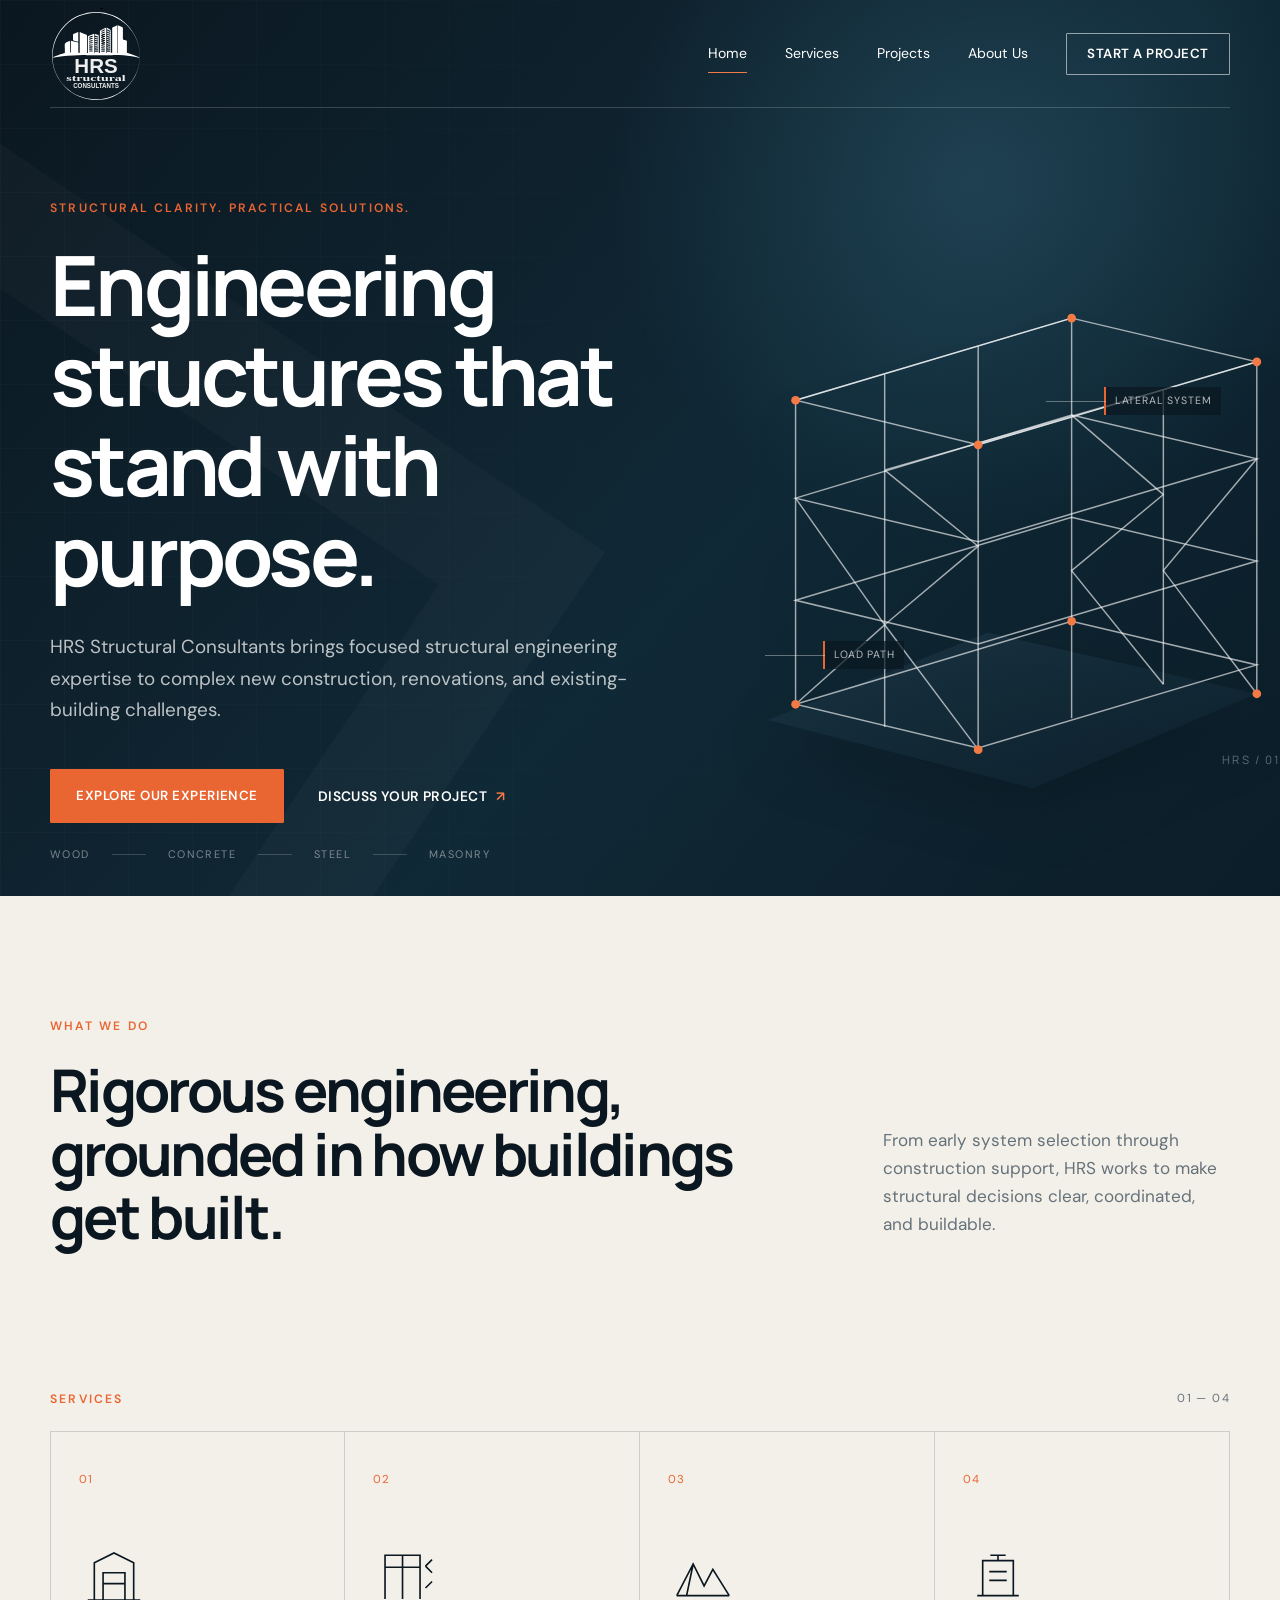
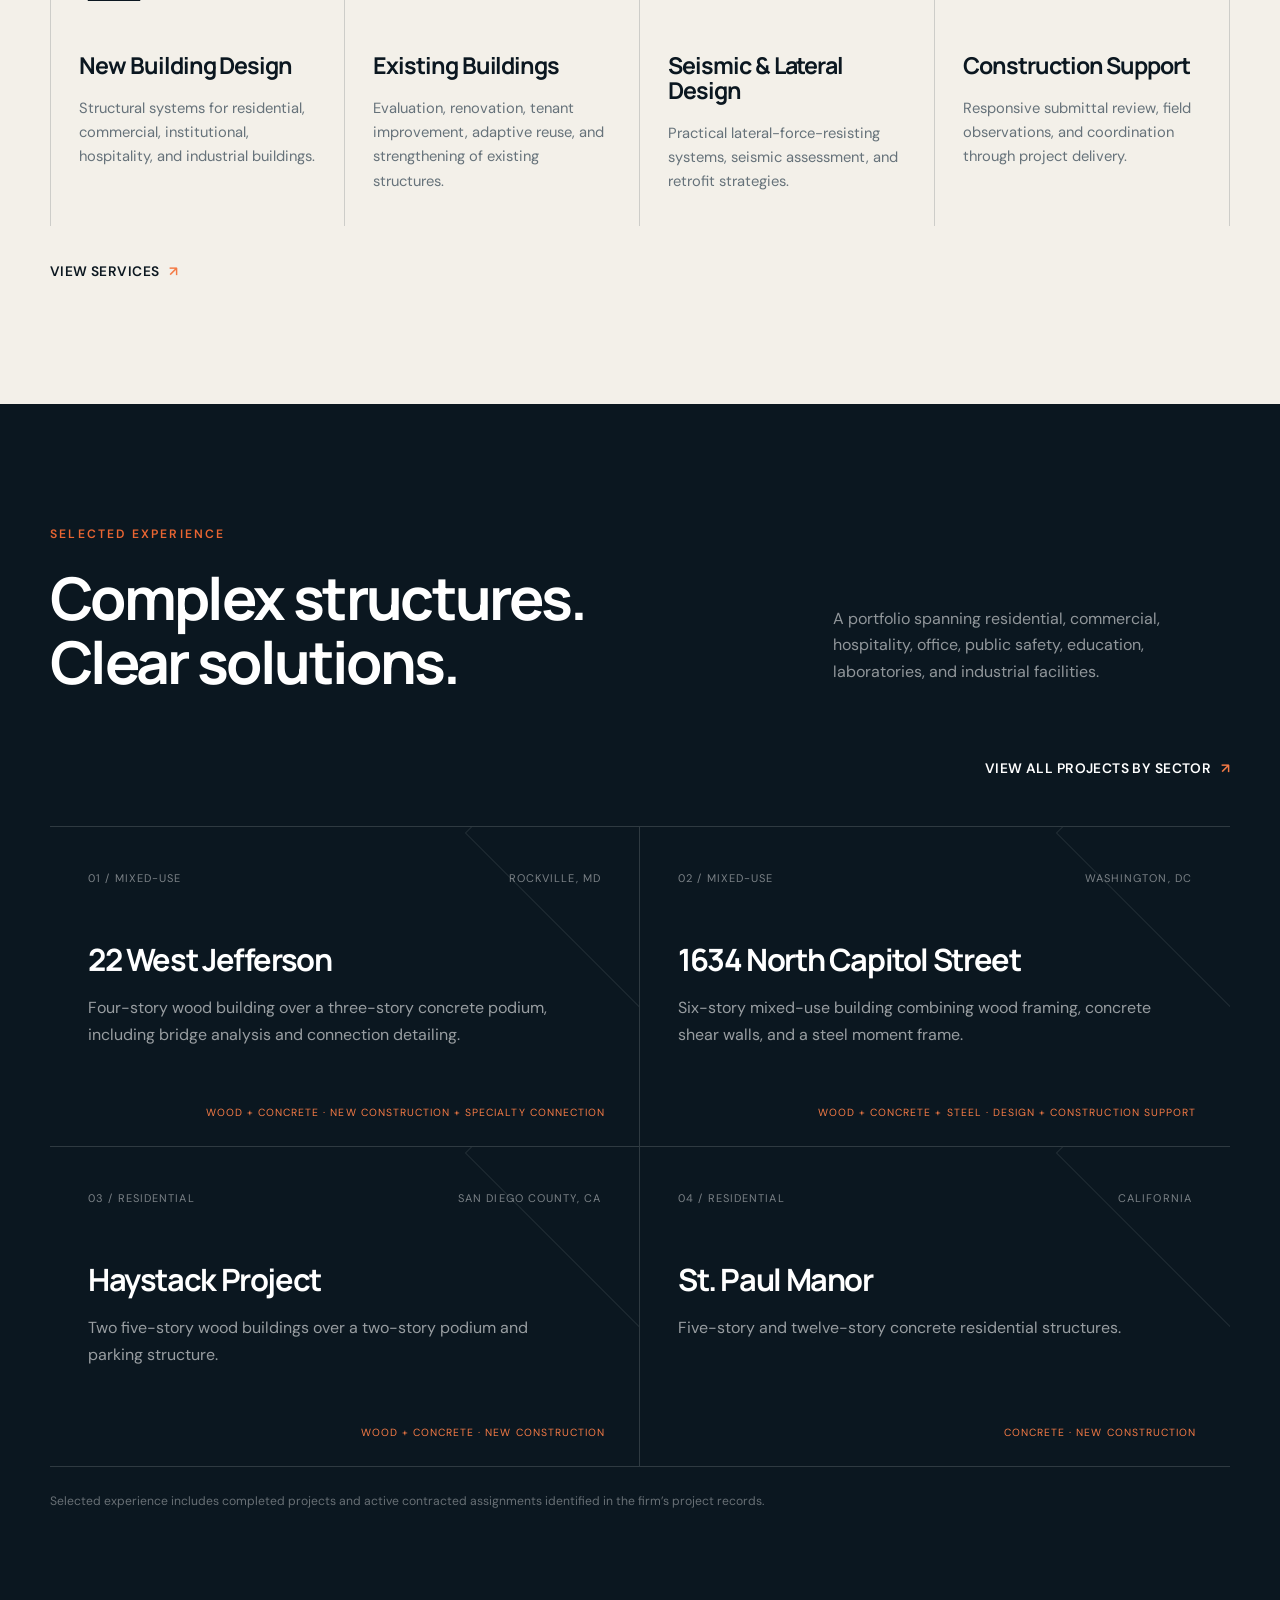
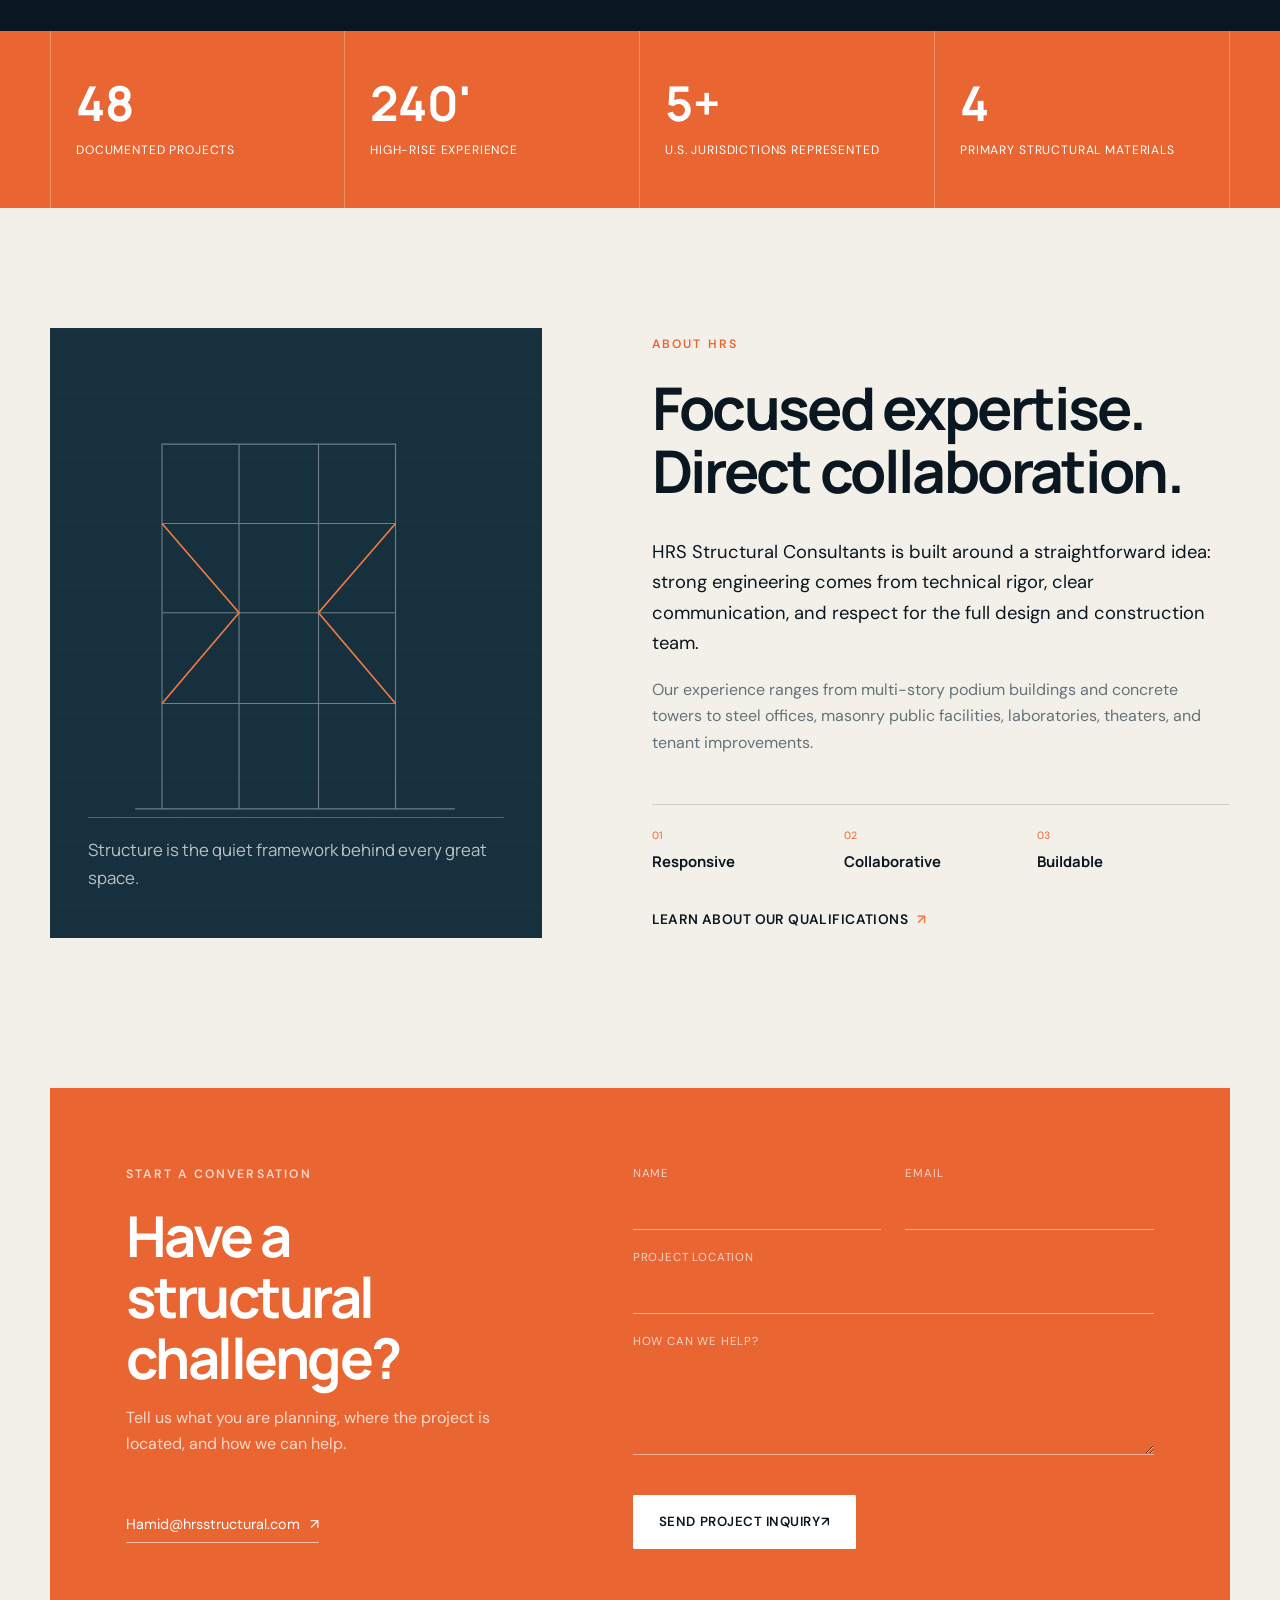
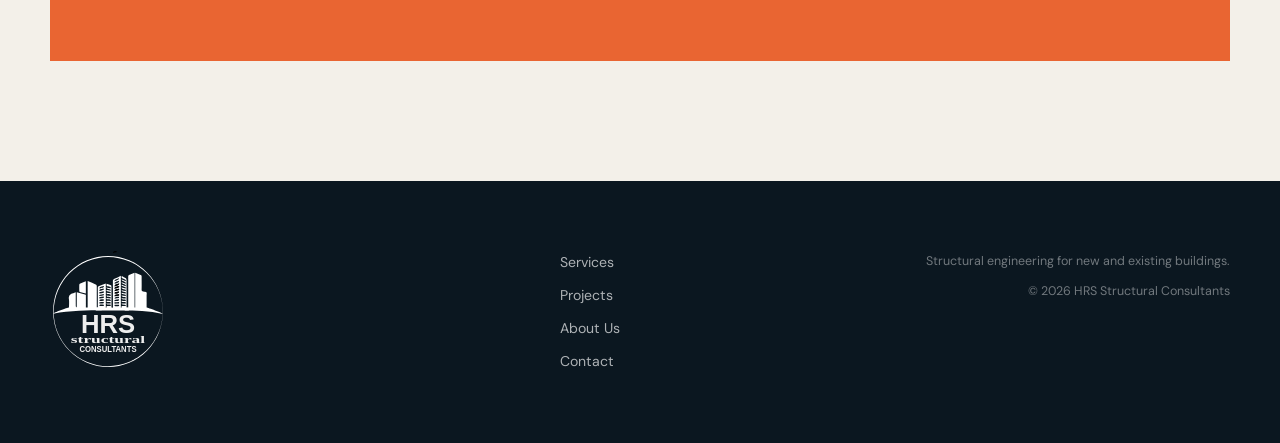
==== commit 7dbfbf14: "Update contact email on homepage" ====
--- a/index.html
+++ b/index.html
@@ -57,7 +57,7 @@
 
     <section class="about section" id="about"><div class="shell about-layout"><div class="about-visual reveal" aria-hidden="true"><div class="about-grid"></div><svg viewBox="0 0 520 620"><path d="M62 550h394M95 550V100h288v450M95 198h288M95 308h288M95 420h288M190 100v450M288 100v450" /><path class="accent-line" d="m95 198 95 110-95 112m288-222-95 110 95 112" /></svg><p>Structure is the quiet framework behind every great space.</p></div><div class="about-copy reveal"><p class="eyebrow">About HRS</p><h2>Focused expertise. Direct collaboration.</h2><p class="about-lede">HRS Structural Consultants is built around a straightforward idea: strong engineering comes from technical rigor, clear communication, and respect for the full design and construction team.</p><p>Our experience ranges from multi-story podium buildings and concrete towers to steel offices, masonry public facilities, laboratories, theaters, and tenant improvements.</p><div class="about-values"><div><span>01</span><strong>Responsive</strong></div><div><span>02</span><strong>Collaborative</strong></div><div><span>03</span><strong>Buildable</strong></div></div><a class="text-link text-link-dark" href="about.html">Learn about our qualifications <span aria-hidden="true">↗</span></a></div></div></section>
 
-    <section class="contact section" id="contact"><div class="shell contact-panel reveal"><div class="contact-copy"><p class="eyebrow">Start a conversation</p><h2>Have a structural challenge?</h2><p>Tell us what you are planning, where the project is located, and how we can help.</p><a class="contact-email" href="mailto:YOUR_EMAIL@example.com">YOUR_EMAIL@example.com <span aria-hidden="true">↗</span></a></div><form class="contact-form" id="contact-form"><div class="form-row"><label>Name<input name="name" autocomplete="name" required></label><label>Email<input name="email" type="email" autocomplete="email" required></label></div><label>Project location<input name="location" autocomplete="address-level2"></label><label>How can we help?<textarea name="message" rows="4" required></textarea></label><button class="button button-light" type="submit">Send project inquiry <span aria-hidden="true">↗</span></button><p class="form-status" id="form-status" role="status"></p></form></div></section>
+    <section class="contact section" id="contact"><div class="shell contact-panel reveal"><div class="contact-copy"><p class="eyebrow">Start a conversation</p><h2>Have a structural challenge?</h2><p>Tell us what you are planning, where the project is located, and how we can help.</p><a class="contact-email" href="mailto:Hamid@hrsstructural.com">Hamid@hrsstructural.com <span aria-hidden="true">↗</span></a></div><form class="contact-form" id="contact-form"><div class="form-row"><label>Name<input name="name" autocomplete="name" required></label><label>Email<input name="email" type="email" autocomplete="email" required></label></div><label>Project location<input name="location" autocomplete="address-level2"></label><label>How can we help?<textarea name="message" rows="4" required></textarea></label><button class="button button-light" type="submit">Send project inquiry <span aria-hidden="true">↗</span></button><p class="form-status" id="form-status" role="status"></p></form></div></section>
   </main>
 
   <footer class="site-footer"><div class="shell footer-grid"><a class="brand footer-brand" href="index.html" aria-label="HRS Structural Consultants home"><img class="brand-logo footer-logo" src="assets/hrs-logo.svg" alt=""></a><div class="footer-links"><a href="services.html">Services</a><a href="projects.html">Projects</a><a href="about.html">About Us</a><a href="contact.html">Contact</a></div><div class="footer-meta"><p>Structural engineering for new and existing buildings.</p><p>© <span class="year"></span> HRS Structural Consultants</p></div></div></footer>
